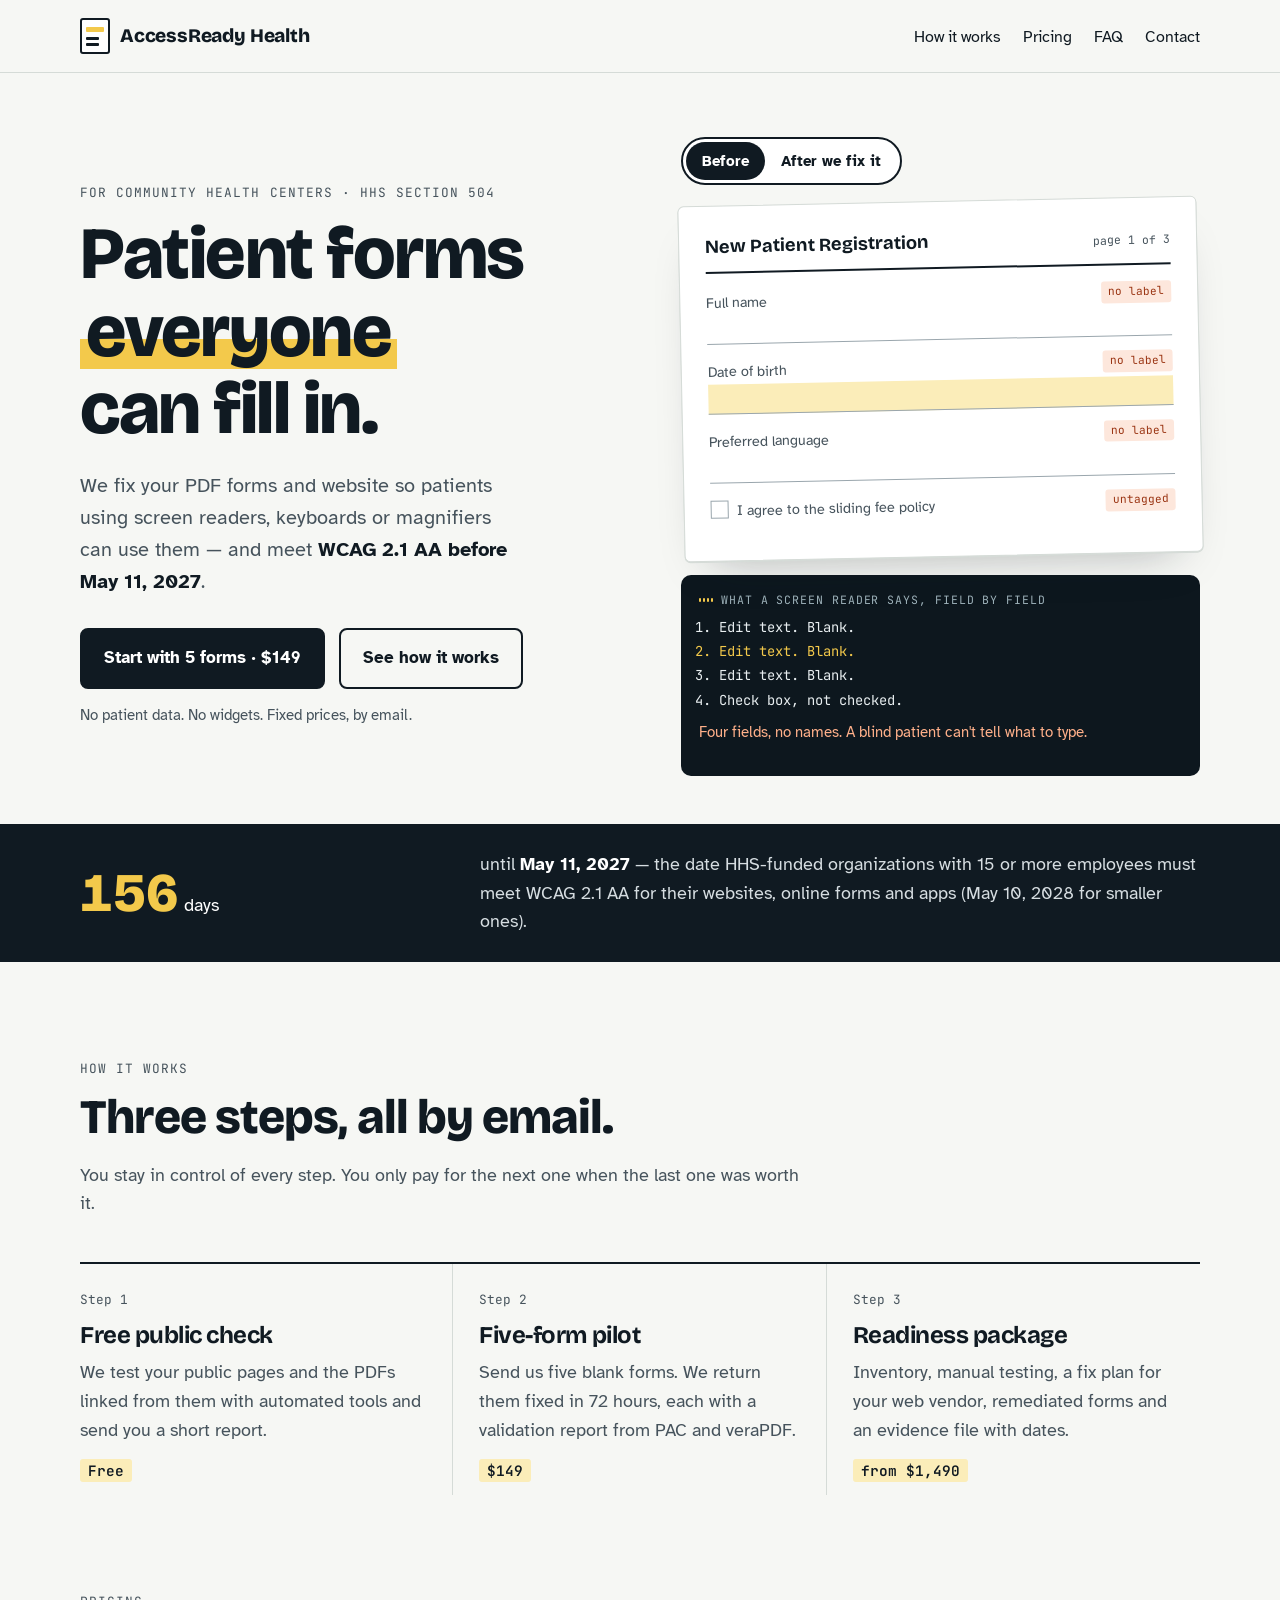
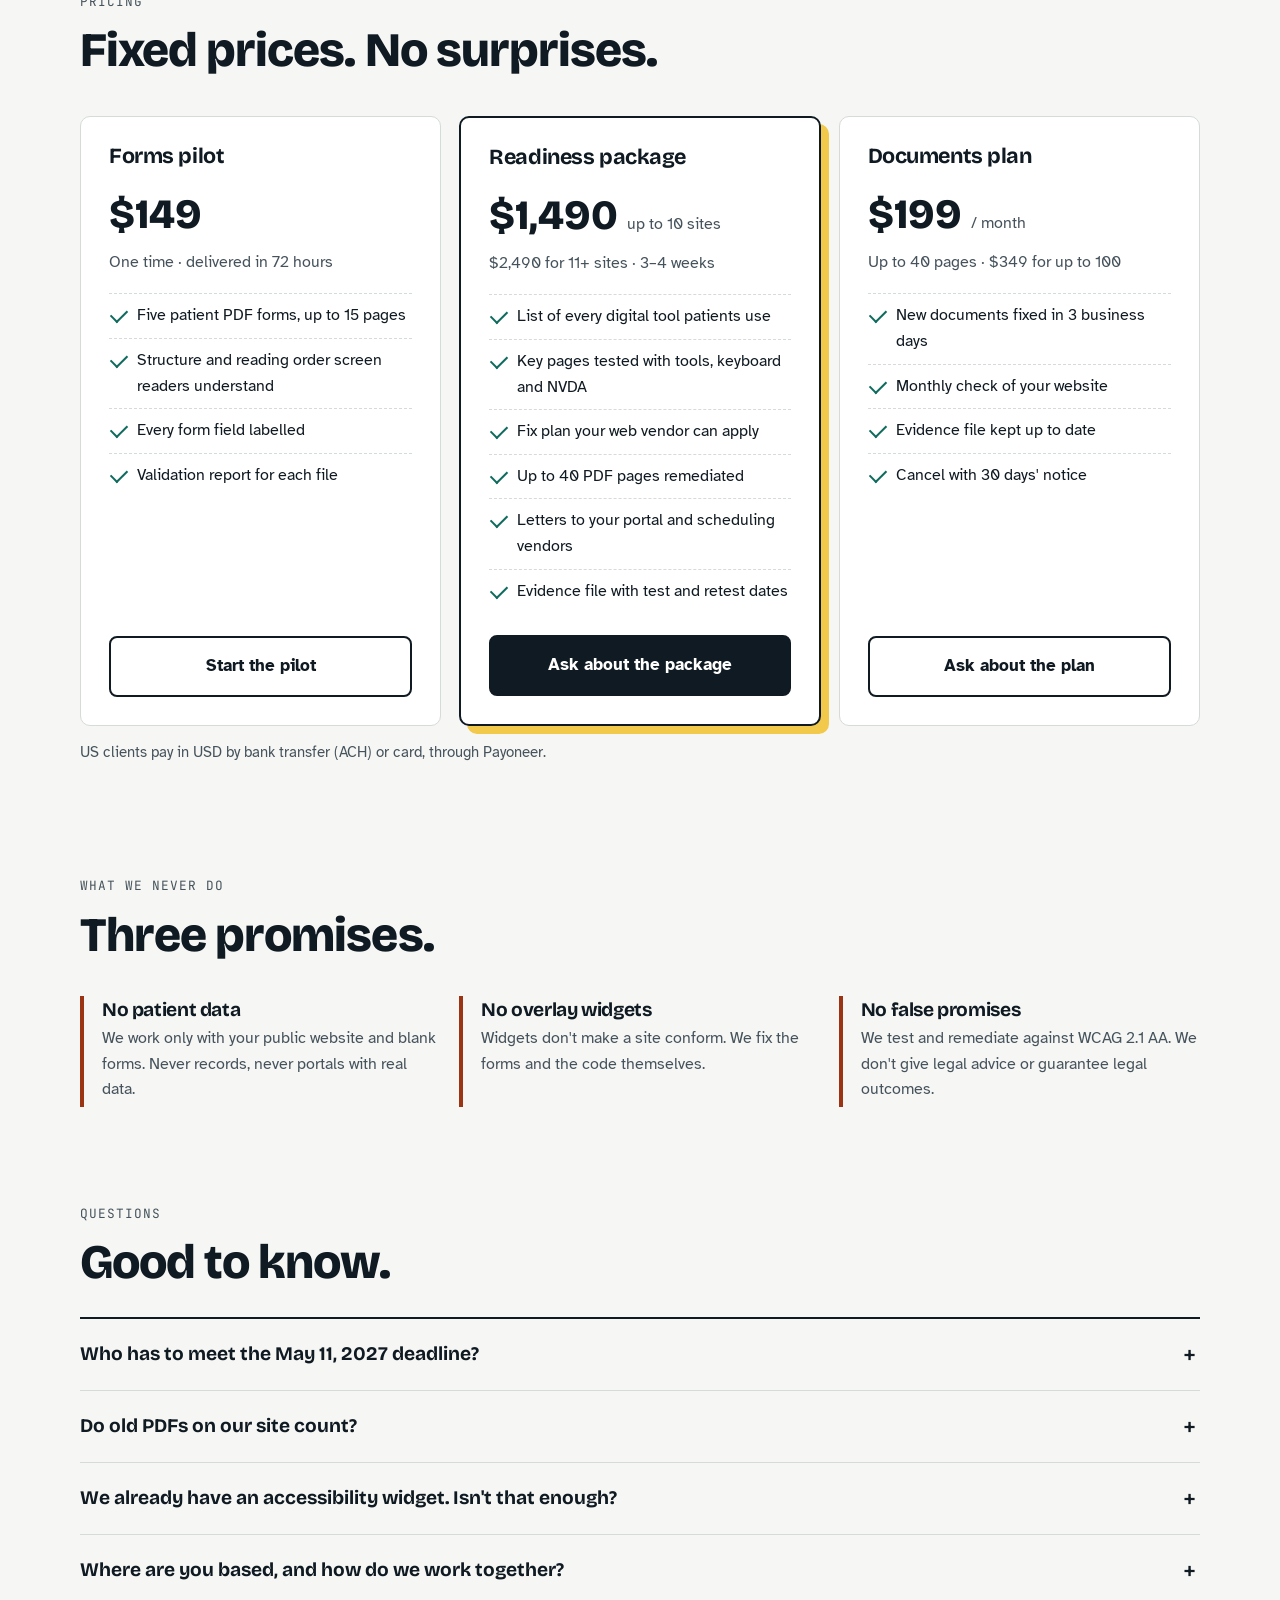
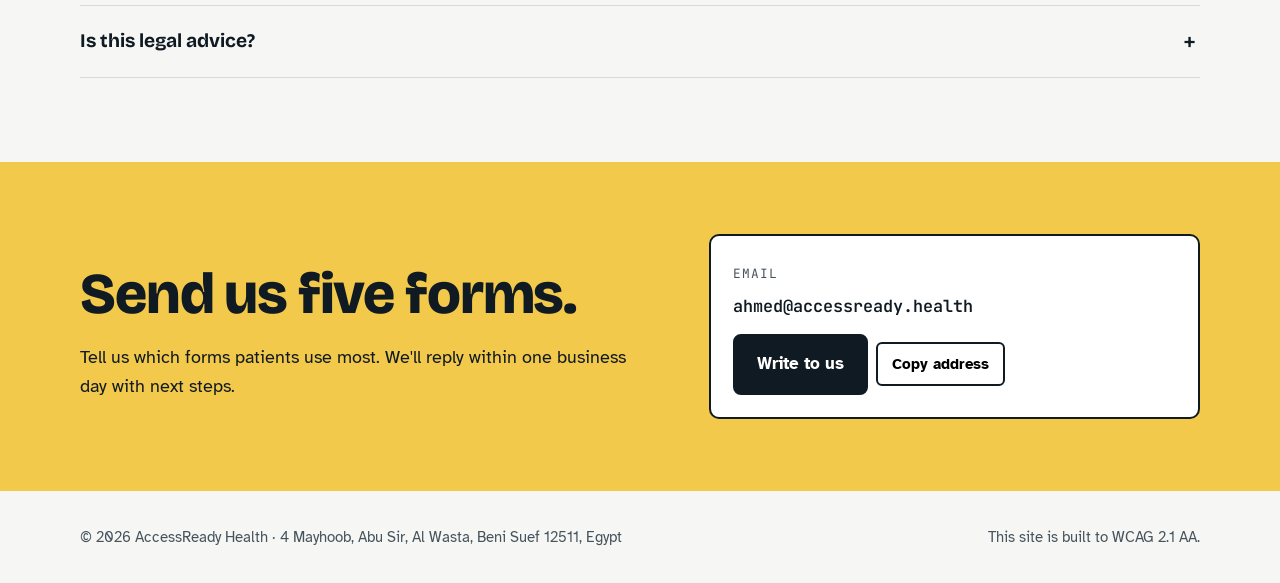
==== index.html @ dbf13a35 "Add files via upload" ====
<!doctype html>
<html lang="en">
<head>
<meta charset="utf-8">
<meta name="viewport" content="width=device-width, initial-scale=1">
<title>AccessReady Health — Accessible patient forms for health centers</title>
<meta name="description" content="We make community health centers' PDF forms and websites meet WCAG 2.1 AA before the HHS Section 504 deadline of May 11, 2027. Start with five forms for $149.">
<link rel="preconnect" href="https://fonts.googleapis.com">
<link rel="preconnect" href="https://fonts.gstatic.com" crossorigin>
<link rel="stylesheet" href="https://fonts.googleapis.com/css2?family=Atkinson+Hyperlegible:ital,wght@0,400;0,700;1,400&family=Bricolage+Grotesque:opsz,wght@12..96,500;12..96,700;12..96,800&family=JetBrains+Mono:wght@400;600&display=swap">
<style>
  /* Concept: a proofreader's desk. Patient forms are marked up the way an editor marks copy —
     highlighter for fields, mono tags for structure — and the page shows what a screen reader says. */
  :root {
    --paper: #f6f7f4;
    --sheet: #ffffff;
    --ink: #101a22;
    --ink-soft: #46535c;
    --rule: #d5dbd7;
    --mark: #f3c94b;      /* highlighter */
    --mark-soft: #fbedb9;
    --pen: #9a3412;       /* editor's red pen, used for "before" */
    --go: #0f6b5e;        /* remediated */
    --go-soft: #dcefe9;
    --night: #0d171e;
    --display: "Bricolage Grotesque", "Segoe UI", system-ui, sans-serif;
    --body: "Atkinson Hyperlegible", "Segoe UI", system-ui, sans-serif;
    --mono: "JetBrains Mono", ui-monospace, Consolas, monospace;
  }
  * { box-sizing: border-box; }
  html { scroll-behavior: smooth; }
  @media (prefers-reduced-motion: reduce) { html { scroll-behavior: auto; } *, *::before, *::after { animation: none !important; transition: none !important; } }
  body { margin: 0; background: var(--paper); color: var(--ink); font-family: var(--body); font-size: 1.125rem; line-height: 1.6; }
  a { color: inherit; }
  :focus-visible { outline: 3px solid var(--ink); outline-offset: 3px; border-radius: 4px; }
  .wrap { max-width: 1160px; margin: 0 auto; padding-left: max(20px, env(safe-area-inset-left)); padding-right: max(20px, env(safe-area-inset-right)); }
  .skip { position: absolute; left: 12px; top: -60px; background: var(--ink); color: #fff; padding: 10px 16px; border-radius: 6px; z-index: 10; text-decoration: none; }
  .skip:focus { top: 12px; }
  h1, h2, h3 { font-family: var(--display); line-height: 1.05; letter-spacing: -0.02em; text-wrap: balance; margin: 0; }
  .eyebrow { font-family: var(--mono); font-size: .8rem; letter-spacing: .08em; text-transform: uppercase; color: var(--ink-soft); }

  /* header */
  header.top { border-bottom: 1px solid var(--rule); background: var(--paper); }
  header.top .wrap { display: flex; align-items: center; justify-content: space-between; gap: 16px; padding-block: 18px; flex-wrap: wrap; }
  .brand { display: flex; align-items: center; gap: 10px; text-decoration: none; font-family: var(--display); font-weight: 800; font-size: 1.2rem; letter-spacing: -0.01em; }
  .brand-mark { width: 30px; height: 36px; border: 2.5px solid var(--ink); border-radius: 3px; position: relative; background: var(--sheet); flex: none; }
  .brand-mark::before, .brand-mark::after { content: ""; position: absolute; left: 4px; right: 4px; height: 5px; border-radius: 1px; }
  .brand-mark::before { top: 7px; background: var(--mark); }
  .brand-mark::after { top: 17px; background: var(--ink); height: 2.5px; box-shadow: 0 6px 0 var(--ink); right: 9px; }
  nav.top-nav ul { display: flex; gap: 22px; list-style: none; margin: 0; padding: 0; flex-wrap: wrap; }
  nav.top-nav a { text-decoration: none; font-size: 1rem; }
  nav.top-nav a:hover { text-decoration: underline; text-underline-offset: 4px; }

  /* hero */
  .hero { padding-block: 64px 48px; }
  .hero .wrap { display: grid; grid-template-columns: 1.05fr 1fr; gap: 56px; align-items: center; }
  .hero h1 { font-size: clamp(2.6rem, 6vw, 4.6rem); font-weight: 800; }
  .hero h1 .hl { background: linear-gradient(transparent 58%, var(--mark) 58%, var(--mark) 92%, transparent 92%); padding: 0 .08em; }
  .lede { font-size: 1.25rem; color: var(--ink-soft); max-width: 34ch; margin: 22px 0 30px; }
  .lede strong { color: var(--ink); }
  .cta-row { display: flex; gap: 14px; flex-wrap: wrap; align-items: center; }
  .btn { display: inline-flex; align-items: center; gap: 10px; padding: 15px 22px; border-radius: 8px; font-weight: 700; text-decoration: none; font-size: 1.05rem; border: 2px solid var(--ink); }
  .btn-primary { background: var(--ink); color: #fff; }
  .btn-primary:hover { background: #22323d; }
  .btn-ghost { background: transparent; }
  .btn-ghost:hover { background: var(--sheet); }
  .small-note { font-size: .95rem; color: var(--ink-soft); margin-top: 14px; }

  /* the form demo */
  .desk { position: relative; }
  .sheet { background: var(--sheet); border: 1px solid var(--rule); border-radius: 6px; box-shadow: 0 1px 0 var(--rule), 0 24px 48px -28px rgba(16,26,34,.35); padding: 26px 26px 22px; transform: rotate(-1.2deg); }
  .sheet-head { display: flex; justify-content: space-between; align-items: baseline; border-bottom: 2px solid var(--ink); padding-bottom: 10px; margin-bottom: 18px; gap: 10px; }
  .sheet-head b { font-family: var(--display); font-size: 1.15rem; }
  .sheet-head span { font-family: var(--mono); font-size: .72rem; color: var(--ink-soft); }
  .field { position: relative; margin-bottom: 16px; }
  .field .label { font-size: .9rem; color: var(--ink-soft); }
  .field .line { height: 30px; border-bottom: 1.5px solid #9aa6ad; }
  .field .box { display: inline-block; width: 18px; height: 18px; border: 1.5px solid #9aa6ad; vertical-align: -3px; margin-right: 8px; }
  .tag { position: absolute; right: 0; top: -2px; font-family: var(--mono); font-size: .7rem; padding: 2px 7px; border-radius: 3px; white-space: nowrap; }
  .demo[data-state="before"] .tag { background: #fde7dc; color: var(--pen); }
  .demo[data-state="after"] .tag { background: var(--go-soft); color: var(--go); }
  .demo[data-state="after"] .field .line, .demo[data-state="after"] .field .box { border-color: var(--go); }
  .demo[data-state="after"] .field.focus .line { background: var(--mark-soft); }
  .field.focus .line, .field.focus .box { background: var(--mark-soft); }
  .toggle { display: inline-flex; border: 2px solid var(--ink); border-radius: 999px; padding: 3px; background: var(--sheet); margin-bottom: 16px; }
  .toggle button { font: inherit; font-size: .95rem; font-weight: 700; border: 0; background: transparent; color: var(--ink); padding: 7px 16px; border-radius: 999px; cursor: pointer; }
  .toggle button[aria-pressed="true"] { background: var(--ink); color: #fff; }
  .voice { margin-top: 18px; background: var(--night); color: #e8eef0; border-radius: 10px; padding: 16px 18px; font-family: var(--mono); font-size: .86rem; line-height: 1.55; }
  .voice .who { color: #9fb3bb; font-size: .72rem; letter-spacing: .08em; text-transform: uppercase; display: flex; align-items: center; gap: 8px; margin-bottom: 8px; }
  .wave { display: inline-flex; gap: 2px; align-items: center; height: 12px; }
  .wave i { width: 2px; background: var(--mark); height: 4px; border-radius: 1px; animation: talk 1s ease-in-out infinite; }
  .wave i:nth-child(2) { animation-delay: .15s } .wave i:nth-child(3) { animation-delay: .3s } .wave i:nth-child(4) { animation-delay: .45s }
  @keyframes talk { 50% { height: 12px; } }
  .voice ol { margin: 0; padding-left: 20px; }
  .voice li { margin-bottom: 3px; }
  .voice li.now { color: var(--mark); }
  .demo[data-state="before"] .voice .verdict { color: #ffb08a; }
  .demo[data-state="after"] .voice .verdict { color: #8ee0c8; }
  .verdict { margin-top: 10px; font-family: var(--body); font-size: .95rem; }

  /* countdown band */
  .band { background: var(--ink); color: #fff; }
  .band .wrap { display: flex; align-items: center; justify-content: space-between; gap: 24px; padding-block: 26px; flex-wrap: wrap; }
  .days { font-family: var(--display); font-weight: 800; font-size: clamp(2.4rem, 5vw, 3.4rem); color: var(--mark); line-height: 1; font-variant-numeric: tabular-nums; }
  .band p { margin: 0; max-width: 60ch; color: #d6dde1; }
  .band p strong { color: #fff; }

  section.block { padding-block: 84px; }
  section.block h2 { font-size: clamp(2rem, 4vw, 3rem); font-weight: 800; margin: 10px 0 18px; }
  .intro { color: var(--ink-soft); max-width: 60ch; }

  /* steps */
  .steps { display: grid; grid-template-columns: repeat(3, 1fr); gap: 0; margin-top: 44px; border-top: 2px solid var(--ink); }
  .step { padding: 26px 26px 10px 0; border-right: 1px solid var(--rule); }
  .step + .step { padding-left: 26px; }
  .step:last-child { border-right: 0; }
  .step .n { font-family: var(--mono); font-size: .8rem; color: var(--ink-soft); }
  .step h3 { font-size: 1.5rem; margin: 10px 0 10px; }
  .step p { color: var(--ink-soft); margin: 0 0 12px; }
  .step .price { font-family: var(--mono); font-weight: 600; font-size: .9rem; background: var(--mark-soft); padding: 2px 8px; border-radius: 3px; }

  /* pricing */
  .plans { display: grid; grid-template-columns: repeat(3, 1fr); gap: 18px; margin-top: 40px; }
  .plan { background: var(--sheet); border: 1px solid var(--rule); border-radius: 10px; padding: 28px; display: flex; flex-direction: column; min-width: 0; }
  .plan.featured { border: 2px solid var(--ink); box-shadow: 8px 8px 0 var(--mark); }
  .plan h3 { font-size: 1.35rem; }
  .plan .amount { font-family: var(--display); font-weight: 800; font-size: 2.6rem; margin: 14px 0 2px; }
  .plan .amount small { font-family: var(--body); font-weight: 400; font-size: 1rem; color: var(--ink-soft); }
  .plan .for { color: var(--ink-soft); font-size: 1rem; margin: 0 0 18px; }
  .plan ul { list-style: none; padding: 0; margin: 0 0 22px; flex: 1; }
  .plan li { padding: 9px 0 9px 28px; border-top: 1px dashed var(--rule); position: relative; font-size: 1rem; }
  .plan li::before { content: ""; position: absolute; left: 2px; top: 15px; width: 14px; height: 8px; border-left: 2.5px solid var(--go); border-bottom: 2.5px solid var(--go); transform: rotate(-45deg); }
  .plan .btn { justify-content: center; }

  /* never */
  .never { display: grid; grid-template-columns: repeat(3, 1fr); gap: 18px; margin-top: 36px; }
  .never div { border-left: 4px solid var(--pen); padding: 4px 0 4px 18px; }
  .never h3 { font-size: 1.2rem; margin-bottom: 6px; }
  .never p { color: var(--ink-soft); margin: 0; font-size: 1rem; }

  /* faq */
  .faq { margin-top: 30px; border-top: 2px solid var(--ink); }
  .faq details { border-bottom: 1px solid var(--rule); }
  .faq summary { cursor: pointer; padding: 20px 40px 20px 0; font-family: var(--display); font-weight: 700; font-size: 1.2rem; list-style: none; position: relative; }
  .faq summary::-webkit-details-marker { display: none; }
  .faq summary::after { content: "+"; position: absolute; right: 4px; top: 16px; font-size: 1.6rem; font-weight: 500; }
  .faq details[open] summary::after { content: "–"; }
  .faq details p { margin: 0 0 22px; color: var(--ink-soft); max-width: 70ch; }

  /* contact */
  .contact { background: var(--mark); }
  .contact .wrap { padding-block: 72px; display: grid; grid-template-columns: 1.2fr 1fr; gap: 40px; align-items: end; }
  .contact h2 { font-size: clamp(2.2rem, 5vw, 3.6rem); font-weight: 800; }
  .contact p { max-width: 46ch; }
  .mailbox { background: var(--sheet); border: 2px solid var(--ink); border-radius: 10px; padding: 22px; min-width: 0; }
  .mailbox .addr { font-family: var(--mono); font-size: 1.05rem; font-weight: 600; overflow-wrap: anywhere; display: block; margin: 6px 0 14px; }
  .copy { font: inherit; font-size: .95rem; font-weight: 700; border: 2px solid var(--ink); background: var(--sheet); border-radius: 6px; padding: 8px 14px; cursor: pointer; margin-left: 8px; }

  footer { padding-block: 34px; font-size: .95rem; color: var(--ink-soft); }
  footer .wrap { display: flex; justify-content: space-between; gap: 20px; flex-wrap: wrap; }

  @media (max-width: 900px) {
    .hero .wrap, .contact .wrap { grid-template-columns: 1fr; }
    .steps, .plans, .never { grid-template-columns: 1fr; }
    .step, .step + .step { padding: 22px 0 8px; border-right: 0; border-bottom: 1px solid var(--rule); }
    .sheet { transform: none; }
  }
</style>
</head>
<body>
<a class="skip" href="#main">Skip to main content</a>

<header class="top">
  <div class="wrap">
    <a class="brand" href="#top" aria-label="AccessReady Health, home"><span class="brand-mark" aria-hidden="true"></span>AccessReady Health</a>
    <nav class="top-nav" aria-label="Main">
      <ul>
        <li><a href="#how">How it works</a></li>
        <li><a href="#pricing">Pricing</a></li>
        <li><a href="#faq">FAQ</a></li>
        <li><a href="#contact">Contact</a></li>
      </ul>
    </nav>
  </div>
</header>

<main id="main">
  <section class="hero" id="top">
    <div class="wrap">
      <div>
        <p class="eyebrow">For community health centers · HHS Section 504</p>
        <h1>Patient forms <span class="hl">everyone</span> can fill in.</h1>
        <p class="lede">We fix your PDF forms and website so patients using screen readers, keyboards or magnifiers can use them — and meet <strong>WCAG 2.1 AA before May 11, 2027</strong>.</p>
        <div class="cta-row">
          <a class="btn btn-primary" href="mailto:ahmed@accessready.health?subject=Five-form%20pilot">Start with 5 forms · $149</a>
          <a class="btn btn-ghost" href="#how">See how it works</a>
        </div>
        <p class="small-note">No patient data. No widgets. Fixed prices, by email.</p>
      </div>

      <div class="desk">
        <div class="demo" id="demo" data-state="before">
          <div class="toggle" role="group" aria-label="Show the form before or after remediation">
            <button type="button" data-set="before" aria-pressed="true">Before</button>
            <button type="button" data-set="after" aria-pressed="false">After we fix it</button>
          </div>
          <div class="sheet" aria-hidden="true">
            <div class="sheet-head"><b>New Patient Registration</b><span>page 1 of 3</span></div>
            <div class="field" data-i="0"><div class="label">Full name</div><div class="line"></div><span class="tag" data-before="no label" data-after="&lt;Form&gt; Full name, required">no label</span></div>
            <div class="field" data-i="1"><div class="label">Date of birth</div><div class="line"></div><span class="tag" data-before="no label" data-after="&lt;Form&gt; MM/DD/YYYY">no label</span></div>
            <div class="field" data-i="2"><div class="label">Preferred language</div><div class="line"></div><span class="tag" data-before="no label" data-after="&lt;Form&gt; Preferred language">no label</span></div>
            <div class="field" data-i="3"><div class="label"><span class="box"></span>I agree to the sliding fee policy</div><span class="tag" data-before="untagged" data-after="&lt;Form&gt; checkbox">untagged</span></div>
          </div>
          <div class="voice">
            <div class="who"><span class="wave" aria-hidden="true"><i></i><i></i><i></i><i></i></span>What a screen reader says, field by field</div>
            <ol id="voice-list"></ol>
            <p class="verdict" id="verdict" aria-live="polite"></p>
          </div>
        </div>
      </div>
    </div>
  </section>

  <div class="band" role="region" aria-label="Deadline">
    <div class="wrap">
      <div><span class="days" id="days">192</span> <span>days</span></div>
      <p>until <strong>May 11, 2027</strong> — the date HHS-funded organizations with 15 or more employees must meet WCAG 2.1 AA for their websites, online forms and apps (May 10, 2028 for smaller ones).</p>
    </div>
  </div>

  <section class="block" id="how" aria-labelledby="how-title">
    <div class="wrap">
      <p class="eyebrow">How it works</p>
      <h2 id="how-title">Three steps, all by email.</h2>
      <p class="intro">You stay in control of every step. You only pay for the next one when the last one was worth it.</p>
      <div class="steps">
        <div class="step">
          <p class="n">Step 1</p>
          <h3>Free public check</h3>
          <p>We test your public pages and the PDFs linked from them with automated tools and send you a short report.</p>
          <span class="price">Free</span>
        </div>
        <div class="step">
          <p class="n">Step 2</p>
          <h3>Five-form pilot</h3>
          <p>Send us five blank forms. We return them fixed in 72 hours, each with a validation report from PAC and veraPDF.</p>
          <span class="price">$149</span>
        </div>
        <div class="step">
          <p class="n">Step 3</p>
          <h3>Readiness package</h3>
          <p>Inventory, manual testing, a fix plan for your web vendor, remediated forms and an evidence file with dates.</p>
          <span class="price">from $1,490</span>
        </div>
      </div>
    </div>
  </section>

  <section class="block" id="pricing" aria-labelledby="pricing-title" style="padding-top:0">
    <div class="wrap">
      <p class="eyebrow">Pricing</p>
      <h2 id="pricing-title">Fixed prices. No surprises.</h2>
      <div class="plans">
        <div class="plan">
          <h3>Forms pilot</h3>
          <p class="amount">$149</p>
          <p class="for">One time · delivered in 72 hours</p>
          <ul>
            <li>Five patient PDF forms, up to 15 pages</li>
            <li>Structure and reading order screen readers understand</li>
            <li>Every form field labelled</li>
            <li>Validation report for each file</li>
          </ul>
          <a class="btn btn-ghost" href="mailto:ahmed@accessready.health?subject=Five-form%20pilot">Start the pilot</a>
        </div>
        <div class="plan featured">
          <h3>Readiness package</h3>
          <p class="amount">$1,490 <small>up to 10 sites</small></p>
          <p class="for">$2,490 for 11+ sites · 3–4 weeks</p>
          <ul>
            <li>List of every digital tool patients use</li>
            <li>Key pages tested with tools, keyboard and NVDA</li>
            <li>Fix plan your web vendor can apply</li>
            <li>Up to 40 PDF pages remediated</li>
            <li>Letters to your portal and scheduling vendors</li>
            <li>Evidence file with test and retest dates</li>
          </ul>
          <a class="btn btn-primary" href="mailto:ahmed@accessready.health?subject=Readiness%20package">Ask about the package</a>
        </div>
        <div class="plan">
          <h3>Documents plan</h3>
          <p class="amount">$199 <small>/ month</small></p>
          <p class="for">Up to 40 pages · $349 for up to 100</p>
          <ul>
            <li>New documents fixed in 3 business days</li>
            <li>Monthly check of your website</li>
            <li>Evidence file kept up to date</li>
            <li>Cancel with 30 days' notice</li>
          </ul>
          <a class="btn btn-ghost" href="mailto:ahmed@accessready.health?subject=Documents%20plan">Ask about the plan</a>
        </div>
      </div>
      <p class="small-note">US clients pay in USD by bank transfer (ACH) or card, through Payoneer.</p>
    </div>
  </section>

  <section class="block" aria-labelledby="never-title" style="padding-top:0">
    <div class="wrap">
      <p class="eyebrow">What we never do</p>
      <h2 id="never-title">Three promises.</h2>
      <div class="never">
        <div><h3>No patient data</h3><p>We work only with your public website and blank forms. Never records, never portals with real data.</p></div>
        <div><h3>No overlay widgets</h3><p>Widgets don't make a site conform. We fix the forms and the code themselves.</p></div>
        <div><h3>No false promises</h3><p>We test and remediate against WCAG 2.1 AA. We don't give legal advice or guarantee legal outcomes.</p></div>
      </div>
    </div>
  </section>

  <section class="block" id="faq" aria-labelledby="faq-title" style="padding-top:0">
    <div class="wrap">
      <p class="eyebrow">Questions</p>
      <h2 id="faq-title">Good to know.</h2>
      <div class="faq">
        <details><summary>Who has to meet the May 11, 2027 deadline?</summary><p>Under HHS's 2024 Section 504 rule, organizations that receive HHS funding — including community health centers — must make their web content and mobile apps conform to WCAG 2.1 AA. An interim final rule in May 2026 moved the date to May 11, 2027 for organizations with 15 or more employees, and May 10, 2028 for smaller ones.</p></details>
        <details><summary>Do old PDFs on our site count?</summary><p>The rule has an exception for documents posted before the deadline, but not for documents people still use to get your services — such as registration, consent and sliding fee forms. Those are usually the first ones to fix.</p></details>
        <details><summary>We already have an accessibility widget. Isn't that enough?</summary><p>No. Overlay widgets don't fix the underlying code or your PDFs. In 2025 the FTC ordered one widget company to pay $1 million and stop claiming its tool makes websites compliant.</p></details>
        <details><summary>Where are you based, and how do we work together?</summary><p>We're a small specialist team based in Egypt, working remotely with US health centers. Everything happens by email, so every decision is documented for your compliance file.</p></details>
        <details><summary>Is this legal advice?</summary><p>No. We provide technical testing and remediation against WCAG 2.1 AA. Please ask your counsel about legal questions.</p></details>
      </div>
    </div>
  </section>

  <section class="contact" id="contact" aria-labelledby="contact-title">
    <div class="wrap">
      <div>
        <h2 id="contact-title">Send us five forms.</h2>
        <p>Tell us which forms patients use most. We'll reply within one business day with next steps.</p>
      </div>
      <div class="mailbox">
        <span class="eyebrow">Email</span>
        <span class="addr" id="addr">ahmed@accessready.health</span>
        <a class="btn btn-primary" href="mailto:ahmed@accessready.health">Write to us</a><button type="button" class="copy" id="copy">Copy address</button>
      </div>
    </div>
  </section>
</main>

<footer>
  <div class="wrap">
    <span>© 2026 AccessReady Health · 4 Mayhoob, Abu Sir, Al Wasta, Beni Suef 12511, Egypt</span>
    <span>This site is built to WCAG 2.1 AA.</span>
  </div>
</footer>

<script>
  (function () {
    var lines = {
      before: ["Edit text. Blank.", "Edit text. Blank.", "Edit text. Blank.", "Check box, not checked."],
      after: ["Full name, required, edit text.", "Date of birth, MM slash DD slash YYYY, edit text.", "Preferred language, edit text.", "I agree to the sliding fee policy, check box, not checked."]
    };
    var verdicts = {
      before: "Four fields, no names. A blind patient can't tell what to type.",
      after: "Every field announces what it is. The patient can finish alone."
    };
    var demo = document.getElementById("demo");
    var list = document.getElementById("voice-list");
    var verdict = document.getElementById("verdict");
    var fields = demo.querySelectorAll(".field");
    var timer = null, step = 0;

    function render(state) {
      demo.setAttribute("data-state", state);
      demo.querySelectorAll(".toggle button").forEach(function (b) { b.setAttribute("aria-pressed", String(b.dataset.set === state)); });
      demo.querySelectorAll(".tag").forEach(function (t) { t.textContent = t.getAttribute("data-" + state); });
      list.innerHTML = lines[state].map(function (l) { return "<li>" + l + "</li>"; }).join("");
      verdict.textContent = verdicts[state];
      step = 0;
    }
    function tick() {
      fields.forEach(function (f, i) { f.classList.toggle("focus", i === step); });
      list.querySelectorAll("li").forEach(function (li, i) { li.classList.toggle("now", i === step); });
      step = (step + 1) % fields.length;
    }
    demo.querySelectorAll(".toggle button").forEach(function (b) {
      b.addEventListener("click", function () { render(b.dataset.set); tick(); });
    });
    render("before");
    tick();
    if (!window.matchMedia("(prefers-reduced-motion: reduce)").matches) timer = setInterval(tick, 1800);

    var deadline = Date.UTC(2027, 4, 11);
    var days = Math.max(0, Math.ceil((deadline - Date.now()) / 86400000));
    document.getElementById("days").textContent = days;

    document.getElementById("copy").addEventListener("click", function () {
      var btn = this;
      var done = function () { btn.textContent = "Copied"; setTimeout(function () { btn.textContent = "Copy address"; }, 2000); };
      if (navigator.clipboard) navigator.clipboard.writeText("ahmed@accessready.health").then(done, function () {});
    });
  })();
</script>
</body>
</html>
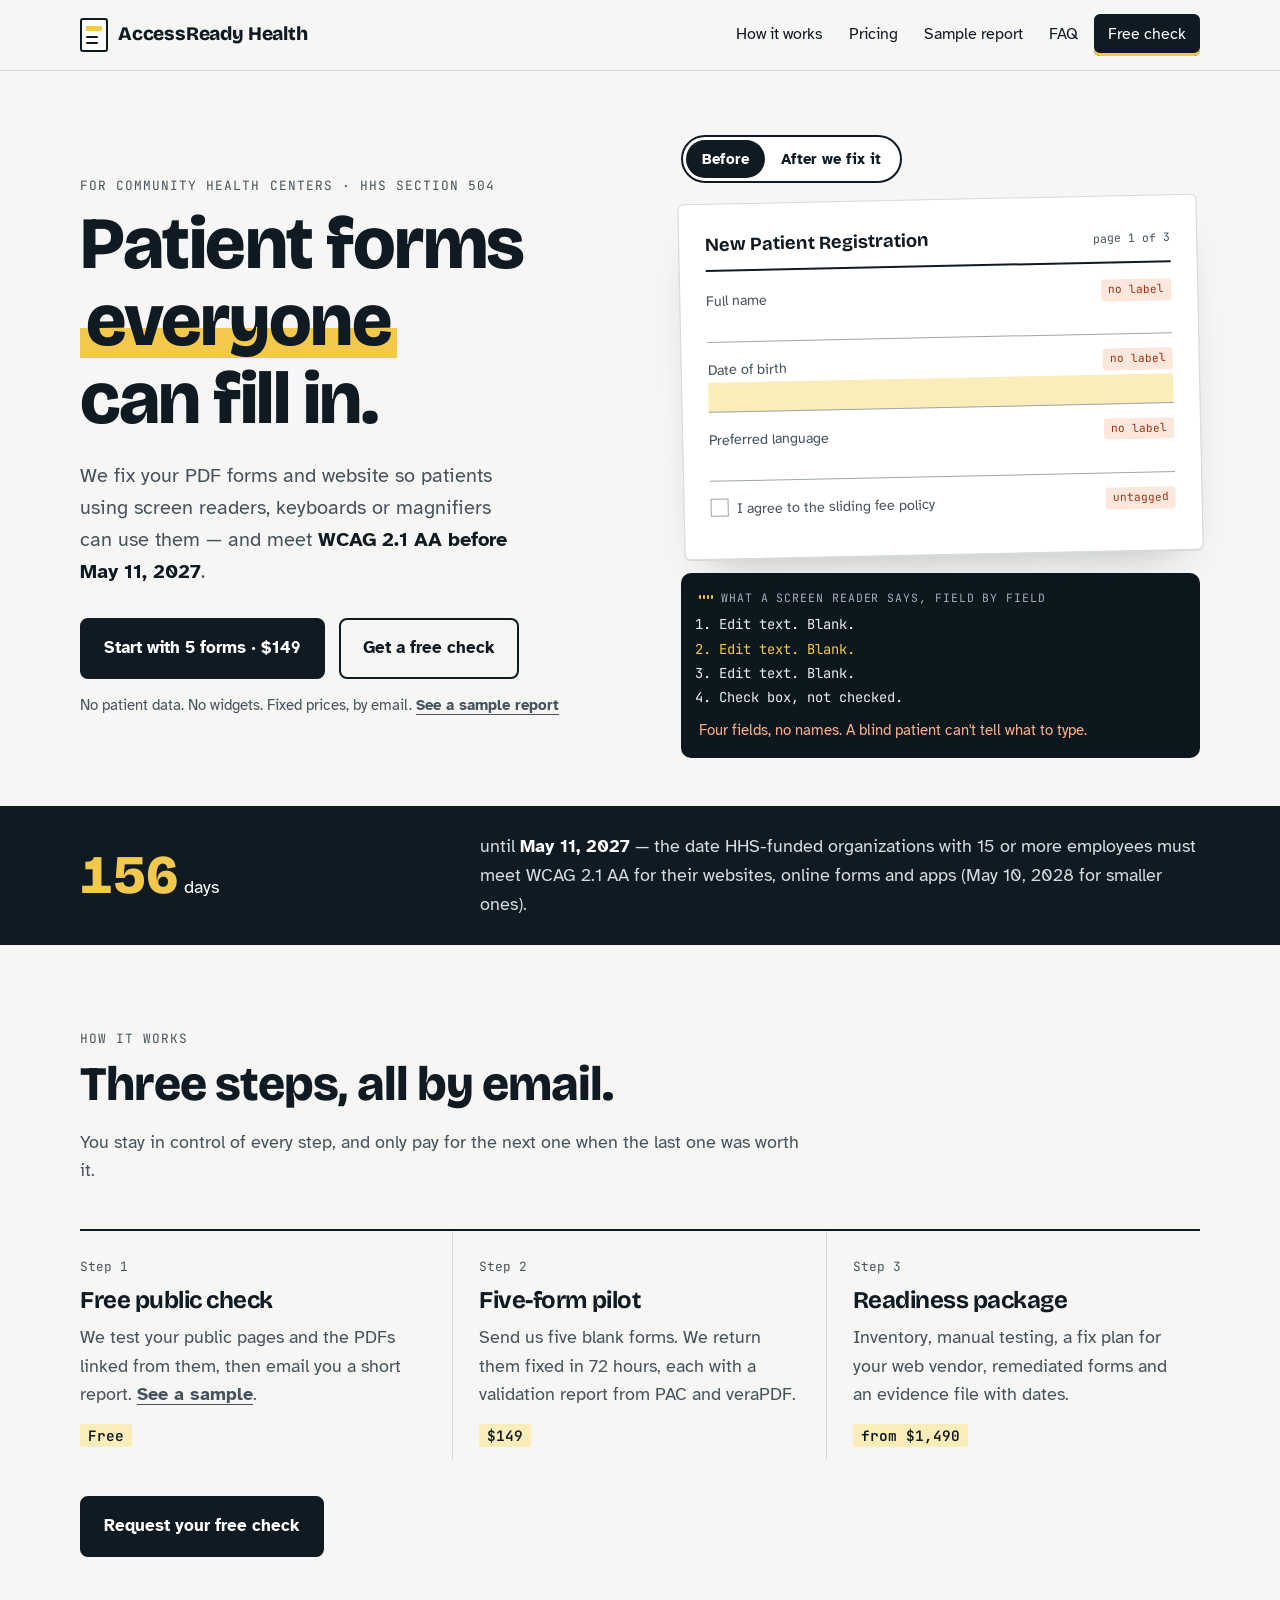
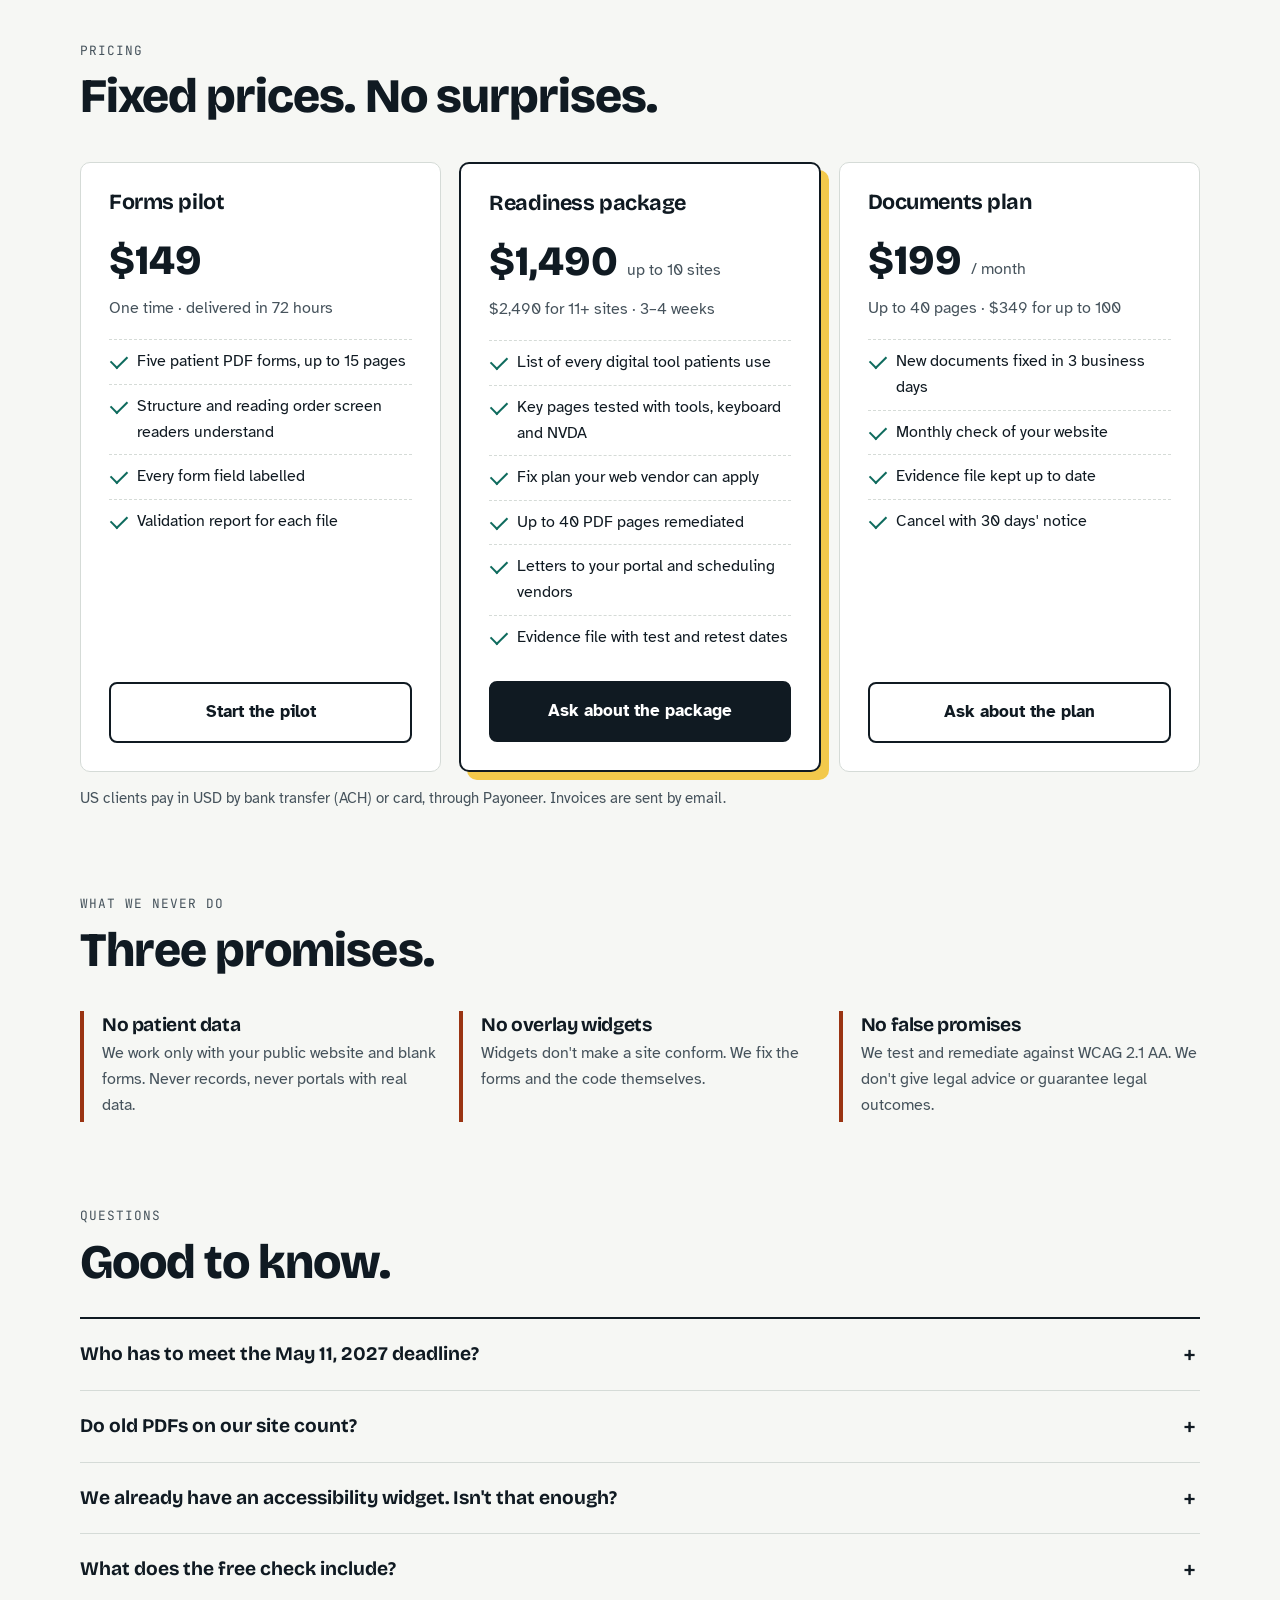
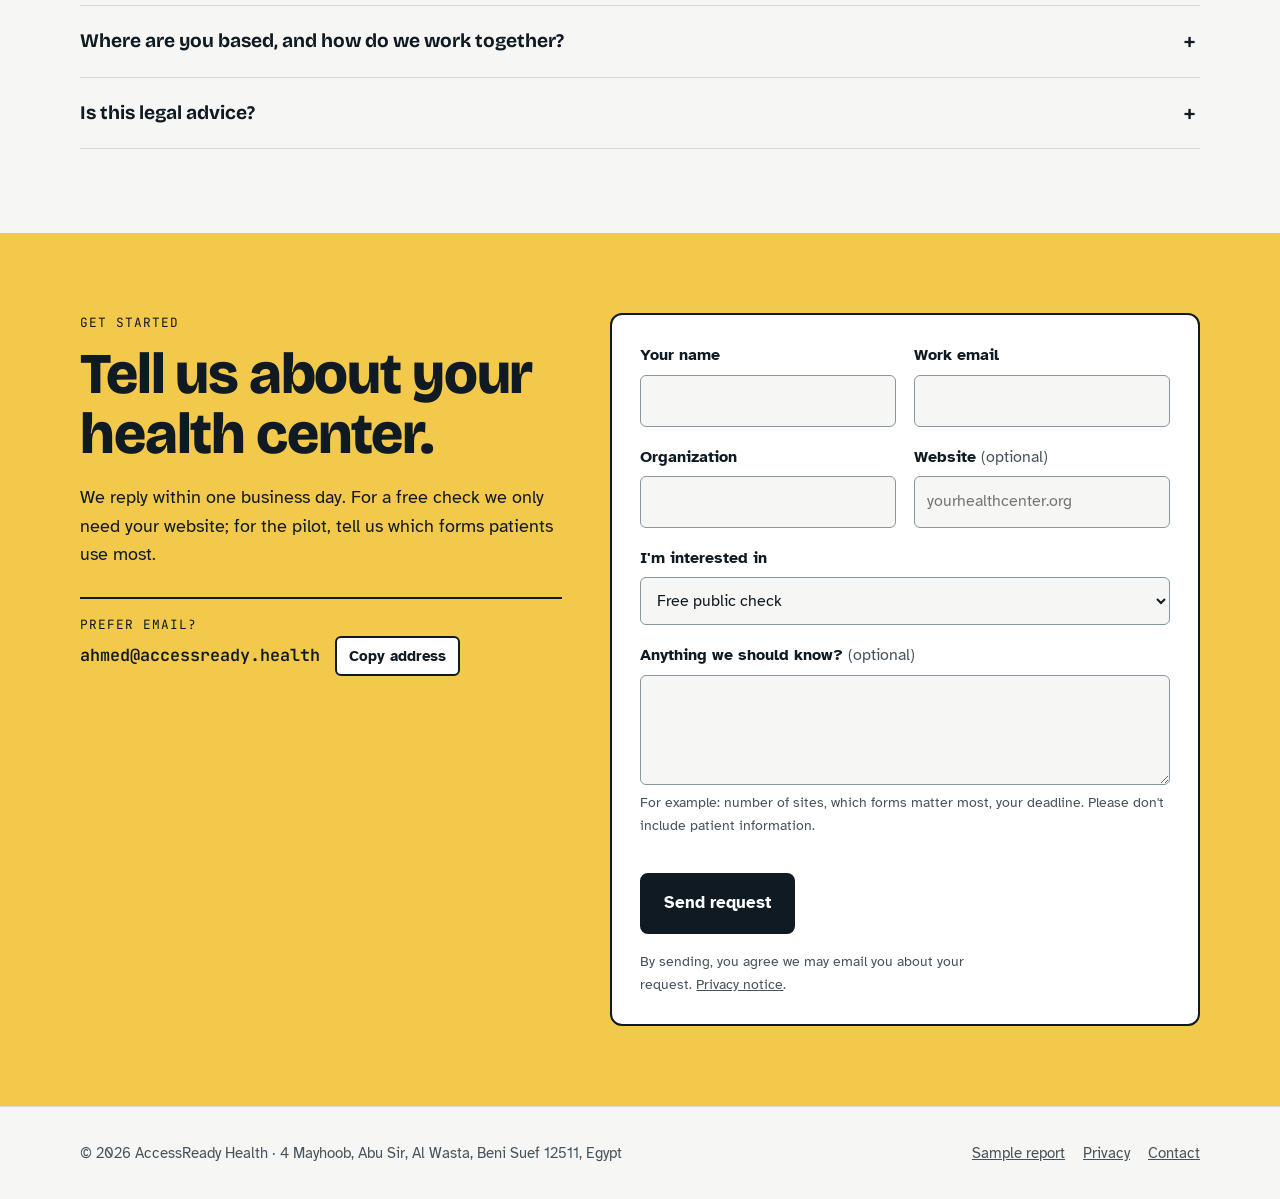
==== commit ef1b26c2: "Add files via upload" ====
--- a/index.html
+++ b/index.html
@@ -5,180 +5,25 @@
 <meta name="viewport" content="width=device-width, initial-scale=1">
 <title>AccessReady Health — Accessible patient forms for health centers</title>
 <meta name="description" content="We make community health centers' PDF forms and websites meet WCAG 2.1 AA before the HHS Section 504 deadline of May 11, 2027. Start with five forms for $149.">
+<link rel="icon" href="favicon.svg" type="image/svg+xml">
 <link rel="preconnect" href="https://fonts.googleapis.com">
 <link rel="preconnect" href="https://fonts.gstatic.com" crossorigin>
 <link rel="stylesheet" href="https://fonts.googleapis.com/css2?family=Atkinson+Hyperlegible:ital,wght@0,400;0,700;1,400&family=Bricolage+Grotesque:opsz,wght@12..96,500;12..96,700;12..96,800&family=JetBrains+Mono:wght@400;600&display=swap">
-<style>
-  /* Concept: a proofreader's desk. Patient forms are marked up the way an editor marks copy —
-     highlighter for fields, mono tags for structure — and the page shows what a screen reader says. */
-  :root {
-    --paper: #f6f7f4;
-    --sheet: #ffffff;
-    --ink: #101a22;
-    --ink-soft: #46535c;
-    --rule: #d5dbd7;
-    --mark: #f3c94b;      /* highlighter */
-    --mark-soft: #fbedb9;
-    --pen: #9a3412;       /* editor's red pen, used for "before" */
-    --go: #0f6b5e;        /* remediated */
-    --go-soft: #dcefe9;
-    --night: #0d171e;
-    --display: "Bricolage Grotesque", "Segoe UI", system-ui, sans-serif;
-    --body: "Atkinson Hyperlegible", "Segoe UI", system-ui, sans-serif;
-    --mono: "JetBrains Mono", ui-monospace, Consolas, monospace;
-  }
-  * { box-sizing: border-box; }
-  html { scroll-behavior: smooth; }
-  @media (prefers-reduced-motion: reduce) { html { scroll-behavior: auto; } *, *::before, *::after { animation: none !important; transition: none !important; } }
-  body { margin: 0; background: var(--paper); color: var(--ink); font-family: var(--body); font-size: 1.125rem; line-height: 1.6; }
-  a { color: inherit; }
-  :focus-visible { outline: 3px solid var(--ink); outline-offset: 3px; border-radius: 4px; }
-  .wrap { max-width: 1160px; margin: 0 auto; padding-left: max(20px, env(safe-area-inset-left)); padding-right: max(20px, env(safe-area-inset-right)); }
-  .skip { position: absolute; left: 12px; top: -60px; background: var(--ink); color: #fff; padding: 10px 16px; border-radius: 6px; z-index: 10; text-decoration: none; }
-  .skip:focus { top: 12px; }
-  h1, h2, h3 { font-family: var(--display); line-height: 1.05; letter-spacing: -0.02em; text-wrap: balance; margin: 0; }
-  .eyebrow { font-family: var(--mono); font-size: .8rem; letter-spacing: .08em; text-transform: uppercase; color: var(--ink-soft); }
-
-  /* header */
-  header.top { border-bottom: 1px solid var(--rule); background: var(--paper); }
-  header.top .wrap { display: flex; align-items: center; justify-content: space-between; gap: 16px; padding-block: 18px; flex-wrap: wrap; }
-  .brand { display: flex; align-items: center; gap: 10px; text-decoration: none; font-family: var(--display); font-weight: 800; font-size: 1.2rem; letter-spacing: -0.01em; }
-  .brand-mark { width: 30px; height: 36px; border: 2.5px solid var(--ink); border-radius: 3px; position: relative; background: var(--sheet); flex: none; }
-  .brand-mark::before, .brand-mark::after { content: ""; position: absolute; left: 4px; right: 4px; height: 5px; border-radius: 1px; }
-  .brand-mark::before { top: 7px; background: var(--mark); }
-  .brand-mark::after { top: 17px; background: var(--ink); height: 2.5px; box-shadow: 0 6px 0 var(--ink); right: 9px; }
-  nav.top-nav ul { display: flex; gap: 22px; list-style: none; margin: 0; padding: 0; flex-wrap: wrap; }
-  nav.top-nav a { text-decoration: none; font-size: 1rem; }
-  nav.top-nav a:hover { text-decoration: underline; text-underline-offset: 4px; }
-
-  /* hero */
-  .hero { padding-block: 64px 48px; }
-  .hero .wrap { display: grid; grid-template-columns: 1.05fr 1fr; gap: 56px; align-items: center; }
-  .hero h1 { font-size: clamp(2.6rem, 6vw, 4.6rem); font-weight: 800; }
-  .hero h1 .hl { background: linear-gradient(transparent 58%, var(--mark) 58%, var(--mark) 92%, transparent 92%); padding: 0 .08em; }
-  .lede { font-size: 1.25rem; color: var(--ink-soft); max-width: 34ch; margin: 22px 0 30px; }
-  .lede strong { color: var(--ink); }
-  .cta-row { display: flex; gap: 14px; flex-wrap: wrap; align-items: center; }
-  .btn { display: inline-flex; align-items: center; gap: 10px; padding: 15px 22px; border-radius: 8px; font-weight: 700; text-decoration: none; font-size: 1.05rem; border: 2px solid var(--ink); }
-  .btn-primary { background: var(--ink); color: #fff; }
-  .btn-primary:hover { background: #22323d; }
-  .btn-ghost { background: transparent; }
-  .btn-ghost:hover { background: var(--sheet); }
-  .small-note { font-size: .95rem; color: var(--ink-soft); margin-top: 14px; }
-
-  /* the form demo */
-  .desk { position: relative; }
-  .sheet { background: var(--sheet); border: 1px solid var(--rule); border-radius: 6px; box-shadow: 0 1px 0 var(--rule), 0 24px 48px -28px rgba(16,26,34,.35); padding: 26px 26px 22px; transform: rotate(-1.2deg); }
-  .sheet-head { display: flex; justify-content: space-between; align-items: baseline; border-bottom: 2px solid var(--ink); padding-bottom: 10px; margin-bottom: 18px; gap: 10px; }
-  .sheet-head b { font-family: var(--display); font-size: 1.15rem; }
-  .sheet-head span { font-family: var(--mono); font-size: .72rem; color: var(--ink-soft); }
-  .field { position: relative; margin-bottom: 16px; }
-  .field .label { font-size: .9rem; color: var(--ink-soft); }
-  .field .line { height: 30px; border-bottom: 1.5px solid #9aa6ad; }
-  .field .box { display: inline-block; width: 18px; height: 18px; border: 1.5px solid #9aa6ad; vertical-align: -3px; margin-right: 8px; }
-  .tag { position: absolute; right: 0; top: -2px; font-family: var(--mono); font-size: .7rem; padding: 2px 7px; border-radius: 3px; white-space: nowrap; }
-  .demo[data-state="before"] .tag { background: #fde7dc; color: var(--pen); }
-  .demo[data-state="after"] .tag { background: var(--go-soft); color: var(--go); }
-  .demo[data-state="after"] .field .line, .demo[data-state="after"] .field .box { border-color: var(--go); }
-  .demo[data-state="after"] .field.focus .line { background: var(--mark-soft); }
-  .field.focus .line, .field.focus .box { background: var(--mark-soft); }
-  .toggle { display: inline-flex; border: 2px solid var(--ink); border-radius: 999px; padding: 3px; background: var(--sheet); margin-bottom: 16px; }
-  .toggle button { font: inherit; font-size: .95rem; font-weight: 700; border: 0; background: transparent; color: var(--ink); padding: 7px 16px; border-radius: 999px; cursor: pointer; }
-  .toggle button[aria-pressed="true"] { background: var(--ink); color: #fff; }
-  .voice { margin-top: 18px; background: var(--night); color: #e8eef0; border-radius: 10px; padding: 16px 18px; font-family: var(--mono); font-size: .86rem; line-height: 1.55; }
-  .voice .who { color: #9fb3bb; font-size: .72rem; letter-spacing: .08em; text-transform: uppercase; display: flex; align-items: center; gap: 8px; margin-bottom: 8px; }
-  .wave { display: inline-flex; gap: 2px; align-items: center; height: 12px; }
-  .wave i { width: 2px; background: var(--mark); height: 4px; border-radius: 1px; animation: talk 1s ease-in-out infinite; }
-  .wave i:nth-child(2) { animation-delay: .15s } .wave i:nth-child(3) { animation-delay: .3s } .wave i:nth-child(4) { animation-delay: .45s }
-  @keyframes talk { 50% { height: 12px; } }
-  .voice ol { margin: 0; padding-left: 20px; }
-  .voice li { margin-bottom: 3px; }
-  .voice li.now { color: var(--mark); }
-  .demo[data-state="before"] .voice .verdict { color: #ffb08a; }
-  .demo[data-state="after"] .voice .verdict { color: #8ee0c8; }
-  .verdict { margin-top: 10px; font-family: var(--body); font-size: .95rem; }
-
-  /* countdown band */
-  .band { background: var(--ink); color: #fff; }
-  .band .wrap { display: flex; align-items: center; justify-content: space-between; gap: 24px; padding-block: 26px; flex-wrap: wrap; }
-  .days { font-family: var(--display); font-weight: 800; font-size: clamp(2.4rem, 5vw, 3.4rem); color: var(--mark); line-height: 1; font-variant-numeric: tabular-nums; }
-  .band p { margin: 0; max-width: 60ch; color: #d6dde1; }
-  .band p strong { color: #fff; }
-
-  section.block { padding-block: 84px; }
-  section.block h2 { font-size: clamp(2rem, 4vw, 3rem); font-weight: 800; margin: 10px 0 18px; }
-  .intro { color: var(--ink-soft); max-width: 60ch; }
-
-  /* steps */
-  .steps { display: grid; grid-template-columns: repeat(3, 1fr); gap: 0; margin-top: 44px; border-top: 2px solid var(--ink); }
-  .step { padding: 26px 26px 10px 0; border-right: 1px solid var(--rule); }
-  .step + .step { padding-left: 26px; }
-  .step:last-child { border-right: 0; }
-  .step .n { font-family: var(--mono); font-size: .8rem; color: var(--ink-soft); }
-  .step h3 { font-size: 1.5rem; margin: 10px 0 10px; }
-  .step p { color: var(--ink-soft); margin: 0 0 12px; }
-  .step .price { font-family: var(--mono); font-weight: 600; font-size: .9rem; background: var(--mark-soft); padding: 2px 8px; border-radius: 3px; }
-
-  /* pricing */
-  .plans { display: grid; grid-template-columns: repeat(3, 1fr); gap: 18px; margin-top: 40px; }
-  .plan { background: var(--sheet); border: 1px solid var(--rule); border-radius: 10px; padding: 28px; display: flex; flex-direction: column; min-width: 0; }
-  .plan.featured { border: 2px solid var(--ink); box-shadow: 8px 8px 0 var(--mark); }
-  .plan h3 { font-size: 1.35rem; }
-  .plan .amount { font-family: var(--display); font-weight: 800; font-size: 2.6rem; margin: 14px 0 2px; }
-  .plan .amount small { font-family: var(--body); font-weight: 400; font-size: 1rem; color: var(--ink-soft); }
-  .plan .for { color: var(--ink-soft); font-size: 1rem; margin: 0 0 18px; }
-  .plan ul { list-style: none; padding: 0; margin: 0 0 22px; flex: 1; }
-  .plan li { padding: 9px 0 9px 28px; border-top: 1px dashed var(--rule); position: relative; font-size: 1rem; }
-  .plan li::before { content: ""; position: absolute; left: 2px; top: 15px; width: 14px; height: 8px; border-left: 2.5px solid var(--go); border-bottom: 2.5px solid var(--go); transform: rotate(-45deg); }
-  .plan .btn { justify-content: center; }
-
-  /* never */
-  .never { display: grid; grid-template-columns: repeat(3, 1fr); gap: 18px; margin-top: 36px; }
-  .never div { border-left: 4px solid var(--pen); padding: 4px 0 4px 18px; }
-  .never h3 { font-size: 1.2rem; margin-bottom: 6px; }
-  .never p { color: var(--ink-soft); margin: 0; font-size: 1rem; }
-
-  /* faq */
-  .faq { margin-top: 30px; border-top: 2px solid var(--ink); }
-  .faq details { border-bottom: 1px solid var(--rule); }
-  .faq summary { cursor: pointer; padding: 20px 40px 20px 0; font-family: var(--display); font-weight: 700; font-size: 1.2rem; list-style: none; position: relative; }
-  .faq summary::-webkit-details-marker { display: none; }
-  .faq summary::after { content: "+"; position: absolute; right: 4px; top: 16px; font-size: 1.6rem; font-weight: 500; }
-  .faq details[open] summary::after { content: "–"; }
-  .faq details p { margin: 0 0 22px; color: var(--ink-soft); max-width: 70ch; }
-
-  /* contact */
-  .contact { background: var(--mark); }
-  .contact .wrap { padding-block: 72px; display: grid; grid-template-columns: 1.2fr 1fr; gap: 40px; align-items: end; }
-  .contact h2 { font-size: clamp(2.2rem, 5vw, 3.6rem); font-weight: 800; }
-  .contact p { max-width: 46ch; }
-  .mailbox { background: var(--sheet); border: 2px solid var(--ink); border-radius: 10px; padding: 22px; min-width: 0; }
-  .mailbox .addr { font-family: var(--mono); font-size: 1.05rem; font-weight: 600; overflow-wrap: anywhere; display: block; margin: 6px 0 14px; }
-  .copy { font: inherit; font-size: .95rem; font-weight: 700; border: 2px solid var(--ink); background: var(--sheet); border-radius: 6px; padding: 8px 14px; cursor: pointer; margin-left: 8px; }
-
-  footer { padding-block: 34px; font-size: .95rem; color: var(--ink-soft); }
-  footer .wrap { display: flex; justify-content: space-between; gap: 20px; flex-wrap: wrap; }
-
-  @media (max-width: 900px) {
-    .hero .wrap, .contact .wrap { grid-template-columns: 1fr; }
-    .steps, .plans, .never { grid-template-columns: 1fr; }
-    .step, .step + .step { padding: 22px 0 8px; border-right: 0; border-bottom: 1px solid var(--rule); }
-    .sheet { transform: none; }
-  }
-</style>
+<link rel="stylesheet" href="styles.css">
 </head>
 <body>
 <a class="skip" href="#main">Skip to main content</a>
 
 <header class="top">
   <div class="wrap">
-    <a class="brand" href="#top" aria-label="AccessReady Health, home"><span class="brand-mark" aria-hidden="true"></span>AccessReady Health</a>
+    <a class="brand" href="#top" aria-label="AccessReady Health, back to top"><span class="brand-mark" aria-hidden="true"></span>AccessReady Health</a>
     <nav class="top-nav" aria-label="Main">
       <ul>
         <li><a href="#how">How it works</a></li>
         <li><a href="#pricing">Pricing</a></li>
+        <li><a href="sample-report.html">Sample report</a></li>
         <li><a href="#faq">FAQ</a></li>
-        <li><a href="#contact">Contact</a></li>
+        <li><a class="nav-cta" href="#start" data-plan="check">Free check</a></li>
       </ul>
     </nav>
   </div>
@@ -192,24 +37,24 @@
         <h1>Patient forms <span class="hl">everyone</span> can fill in.</h1>
         <p class="lede">We fix your PDF forms and website so patients using screen readers, keyboards or magnifiers can use them — and meet <strong>WCAG 2.1 AA before May 11, 2027</strong>.</p>
         <div class="cta-row">
-          <a class="btn btn-primary" href="mailto:ahmed@accessready.health?subject=Five-form%20pilot">Start with 5 forms · $149</a>
-          <a class="btn btn-ghost" href="#how">See how it works</a>
-        </div>
-        <p class="small-note">No patient data. No widgets. Fixed prices, by email.</p>
-      </div>
-
-      <div class="desk">
+          <a class="btn btn-primary" href="#start" data-plan="pilot">Start with 5 forms · $149</a>
+          <a class="btn btn-ghost" href="#start" data-plan="check">Get a free check</a>
+        </div>
+        <p class="small-note">No patient data. No widgets. Fixed prices, by email. <a class="text-link" href="sample-report.html">See a sample report</a></p>
+      </div>
+
+      <div>
         <div class="demo" id="demo" data-state="before">
-          <div class="toggle" role="group" aria-label="Show the form before or after remediation">
+          <div class="toggle" role="group" aria-label="Show the form before or after we fix it">
             <button type="button" data-set="before" aria-pressed="true">Before</button>
             <button type="button" data-set="after" aria-pressed="false">After we fix it</button>
           </div>
           <div class="sheet" aria-hidden="true">
             <div class="sheet-head"><b>New Patient Registration</b><span>page 1 of 3</span></div>
-            <div class="field" data-i="0"><div class="label">Full name</div><div class="line"></div><span class="tag" data-before="no label" data-after="&lt;Form&gt; Full name, required">no label</span></div>
-            <div class="field" data-i="1"><div class="label">Date of birth</div><div class="line"></div><span class="tag" data-before="no label" data-after="&lt;Form&gt; MM/DD/YYYY">no label</span></div>
-            <div class="field" data-i="2"><div class="label">Preferred language</div><div class="line"></div><span class="tag" data-before="no label" data-after="&lt;Form&gt; Preferred language">no label</span></div>
-            <div class="field" data-i="3"><div class="label"><span class="box"></span>I agree to the sliding fee policy</div><span class="tag" data-before="untagged" data-after="&lt;Form&gt; checkbox">untagged</span></div>
+            <div class="field"><div class="label">Full name</div><div class="line"></div><span class="tag" data-before="no label" data-after="&lt;Form&gt; Full name, required">no label</span></div>
+            <div class="field"><div class="label">Date of birth</div><div class="line"></div><span class="tag" data-before="no label" data-after="&lt;Form&gt; MM/DD/YYYY">no label</span></div>
+            <div class="field"><div class="label">Preferred language</div><div class="line"></div><span class="tag" data-before="no label" data-after="&lt;Form&gt; Preferred language">no label</span></div>
+            <div class="field"><div class="label"><span class="box"></span>I agree to the sliding fee policy</div><span class="tag" data-before="untagged" data-after="&lt;Form&gt; checkbox">untagged</span></div>
           </div>
           <div class="voice">
             <div class="who"><span class="wave" aria-hidden="true"><i></i><i></i><i></i><i></i></span>What a screen reader says, field by field</div>
@@ -232,12 +77,12 @@
     <div class="wrap">
       <p class="eyebrow">How it works</p>
       <h2 id="how-title">Three steps, all by email.</h2>
-      <p class="intro">You stay in control of every step. You only pay for the next one when the last one was worth it.</p>
+      <p class="intro">You stay in control of every step, and only pay for the next one when the last one was worth it.</p>
       <div class="steps">
         <div class="step">
           <p class="n">Step 1</p>
           <h3>Free public check</h3>
-          <p>We test your public pages and the PDFs linked from them with automated tools and send you a short report.</p>
+          <p>We test your public pages and the PDFs linked from them, then email you a short report. <a class="text-link" href="sample-report.html">See a sample</a>.</p>
           <span class="price">Free</span>
         </div>
         <div class="step">
@@ -253,10 +98,13 @@
           <span class="price">from $1,490</span>
         </div>
       </div>
-    </div>
-  </section>
-
-  <section class="block" id="pricing" aria-labelledby="pricing-title" style="padding-top:0">
+      <div class="cta-row" style="margin-top:36px">
+        <a class="btn btn-primary" href="#start" data-plan="check">Request your free check</a>
+      </div>
+    </div>
+  </section>
+
+  <section class="block tight" id="pricing" aria-labelledby="pricing-title">
     <div class="wrap">
       <p class="eyebrow">Pricing</p>
       <h2 id="pricing-title">Fixed prices. No surprises.</h2>
@@ -271,7 +119,7 @@
             <li>Every form field labelled</li>
             <li>Validation report for each file</li>
           </ul>
-          <a class="btn btn-ghost" href="mailto:ahmed@accessready.health?subject=Five-form%20pilot">Start the pilot</a>
+          <a class="btn btn-ghost" href="#start" data-plan="pilot">Start the pilot</a>
         </div>
         <div class="plan featured">
           <h3>Readiness package</h3>
@@ -285,7 +133,7 @@
             <li>Letters to your portal and scheduling vendors</li>
             <li>Evidence file with test and retest dates</li>
           </ul>
-          <a class="btn btn-primary" href="mailto:ahmed@accessready.health?subject=Readiness%20package">Ask about the package</a>
+          <a class="btn btn-primary" href="#start" data-plan="package">Ask about the package</a>
         </div>
         <div class="plan">
           <h3>Documents plan</h3>
@@ -297,14 +145,14 @@
             <li>Evidence file kept up to date</li>
             <li>Cancel with 30 days' notice</li>
           </ul>
-          <a class="btn btn-ghost" href="mailto:ahmed@accessready.health?subject=Documents%20plan">Ask about the plan</a>
-        </div>
-      </div>
-      <p class="small-note">US clients pay in USD by bank transfer (ACH) or card, through Payoneer.</p>
-    </div>
-  </section>
-
-  <section class="block" aria-labelledby="never-title" style="padding-top:0">
+          <a class="btn btn-ghost" href="#start" data-plan="plan">Ask about the plan</a>
+        </div>
+      </div>
+      <p class="small-note">US clients pay in USD by bank transfer (ACH) or card, through Payoneer. Invoices are sent by email.</p>
+    </div>
+  </section>
+
+  <section class="block tight" aria-labelledby="never-title">
     <div class="wrap">
       <p class="eyebrow">What we never do</p>
       <h2 id="never-title">Three promises.</h2>
@@ -316,7 +164,7 @@
     </div>
   </section>
 
-  <section class="block" id="faq" aria-labelledby="faq-title" style="padding-top:0">
+  <section class="block tight" id="faq" aria-labelledby="faq-title">
     <div class="wrap">
       <p class="eyebrow">Questions</p>
       <h2 id="faq-title">Good to know.</h2>
@@ -324,36 +172,89 @@
         <details><summary>Who has to meet the May 11, 2027 deadline?</summary><p>Under HHS's 2024 Section 504 rule, organizations that receive HHS funding — including community health centers — must make their web content and mobile apps conform to WCAG 2.1 AA. An interim final rule in May 2026 moved the date to May 11, 2027 for organizations with 15 or more employees, and May 10, 2028 for smaller ones.</p></details>
         <details><summary>Do old PDFs on our site count?</summary><p>The rule has an exception for documents posted before the deadline, but not for documents people still use to get your services — such as registration, consent and sliding fee forms. Those are usually the first ones to fix.</p></details>
         <details><summary>We already have an accessibility widget. Isn't that enough?</summary><p>No. Overlay widgets don't fix the underlying code or your PDFs. In 2025 the FTC ordered one widget company to pay $1 million and stop claiming its tool makes websites compliant.</p></details>
+        <details><summary>What does the free check include?</summary><p>An automated test of your homepage and key patient pages against WCAG 2.1 A and AA rules, a check of the PDFs linked from them, and a short report in plain language. Automated tools find only part of the issues, so the report also says what still needs manual testing.</p></details>
         <details><summary>Where are you based, and how do we work together?</summary><p>We're a small specialist team based in Egypt, working remotely with US health centers. Everything happens by email, so every decision is documented for your compliance file.</p></details>
         <details><summary>Is this legal advice?</summary><p>No. We provide technical testing and remediation against WCAG 2.1 AA. Please ask your counsel about legal questions.</p></details>
       </div>
     </div>
   </section>
 
-  <section class="contact" id="contact" aria-labelledby="contact-title">
+  <section class="contact" id="start" aria-labelledby="start-title">
     <div class="wrap">
       <div>
-        <h2 id="contact-title">Send us five forms.</h2>
-        <p>Tell us which forms patients use most. We'll reply within one business day with next steps.</p>
-      </div>
-      <div class="mailbox">
-        <span class="eyebrow">Email</span>
-        <span class="addr" id="addr">ahmed@accessready.health</span>
-        <a class="btn btn-primary" href="mailto:ahmed@accessready.health">Write to us</a><button type="button" class="copy" id="copy">Copy address</button>
-      </div>
+        <p class="eyebrow">Get started</p>
+        <h2 id="start-title">Tell us about your health center.</h2>
+        <p>We reply within one business day. For a free check we only need your website; for the pilot, tell us which forms patients use most.</p>
+        <div class="direct">
+          <p class="eyebrow">Prefer email?</p>
+          <span class="addr" id="addr">ahmed@accessready.health</span>
+          <button type="button" class="copy" id="copy">Copy address</button>
+          <p class="small-note" id="copy-status" aria-live="polite" style="color:var(--ink)"></p>
+        </div>
+      </div>
+
+      <form class="request" id="request" action="https://api.web3forms.com/submit" method="POST" novalidate>
+        <input type="hidden" name="access_key" value="3f9f71ca-582a-47d9-aefe-b6b843a436a3">
+        <input type="hidden" name="subject" value="New request from accessready.health">
+        <input type="hidden" name="from_name" value="AccessReady Health website">
+        <input type="hidden" name="redirect" value="https://accessready.health/thanks.html">
+        <div class="hp" aria-hidden="true"><label>Leave this empty <input type="checkbox" name="botcheck" tabindex="-1"></label></div>
+
+        <div class="f">
+          <label for="f-name">Your name</label>
+          <input id="f-name" name="name" type="text" autocomplete="name" required>
+        </div>
+        <div class="f">
+          <label for="f-email">Work email</label>
+          <input id="f-email" name="email" type="email" autocomplete="email" required>
+        </div>
+        <div class="f">
+          <label for="f-org">Organization</label>
+          <input id="f-org" name="organization" type="text" autocomplete="organization" required>
+        </div>
+        <div class="f">
+          <label for="f-site">Website <span class="opt">(optional)</span></label>
+          <input id="f-site" name="website" type="text" inputmode="url" autocomplete="url" placeholder="yourhealthcenter.org">
+        </div>
+        <div class="f full">
+          <label for="f-need">I'm interested in</label>
+          <select id="f-need" name="interested_in">
+            <option value="Free public check">Free public check</option>
+            <option value="Five-form pilot ($149)">Five-form pilot ($149)</option>
+            <option value="Readiness package">Readiness package ($1,490 / $2,490)</option>
+            <option value="Documents plan">Documents plan ($199 / $349 a month)</option>
+            <option value="Something else">Something else</option>
+          </select>
+        </div>
+        <div class="f full">
+          <label for="f-msg">Anything we should know? <span class="opt">(optional)</span></label>
+          <textarea id="f-msg" name="message" aria-describedby="f-msg-hint"></textarea>
+          <span class="hint" id="f-msg-hint">For example: number of sites, which forms matter most, your deadline. Please don't include patient information.</span>
+        </div>
+        <p class="status" id="form-status" role="status" aria-live="polite"></p>
+        <div class="form-foot">
+          <button class="btn btn-primary" type="submit" id="send">Send request</button>
+          <p>By sending, you agree we may email you about your request. <a href="privacy.html">Privacy notice</a>.</p>
+        </div>
+      </form>
     </div>
   </section>
 </main>
 
-<footer>
+<footer class="site">
   <div class="wrap">
     <span>© 2026 AccessReady Health · 4 Mayhoob, Abu Sir, Al Wasta, Beni Suef 12511, Egypt</span>
-    <span>This site is built to WCAG 2.1 AA.</span>
+    <nav aria-label="Footer">
+      <a href="sample-report.html">Sample report</a>
+      <a href="privacy.html">Privacy</a>
+      <a href="#start">Contact</a>
+    </nav>
   </div>
 </footer>
 
 <script>
   (function () {
+    // Before/after demo: what a screen reader announces on an untagged vs. a remediated form.
     var lines = {
       before: ["Edit text. Blank.", "Edit text. Blank.", "Edit text. Blank.", "Check box, not checked."],
       after: ["Full name, required, edit text.", "Date of birth, MM slash DD slash YYYY, edit text.", "Preferred language, edit text.", "I agree to the sliding fee policy, check box, not checked."]
@@ -366,8 +267,7 @@
     var list = document.getElementById("voice-list");
     var verdict = document.getElementById("verdict");
     var fields = demo.querySelectorAll(".field");
-    var timer = null, step = 0;
-
+    var step = 0;
     function render(state) {
       demo.setAttribute("data-state", state);
       demo.querySelectorAll(".toggle button").forEach(function (b) { b.setAttribute("aria-pressed", String(b.dataset.set === state)); });
@@ -386,16 +286,81 @@
     });
     render("before");
     tick();
-    if (!window.matchMedia("(prefers-reduced-motion: reduce)").matches) timer = setInterval(tick, 1800);
-
-    var deadline = Date.UTC(2027, 4, 11);
-    var days = Math.max(0, Math.ceil((deadline - Date.now()) / 86400000));
+    if (!window.matchMedia("(prefers-reduced-motion: reduce)").matches) setInterval(tick, 1800);
+
+    // Countdown to the HHS deadline.
+    var days = Math.max(0, Math.ceil((Date.UTC(2027, 4, 11) - Date.now()) / 86400000));
     document.getElementById("days").textContent = days;
 
+    // Any "Start"/"Ask about" button pre-selects the matching service in the form.
+    var need = document.getElementById("f-need");
+    var planValues = { check: "Free public check", pilot: "Five-form pilot ($149)", package: "Readiness package", plan: "Documents plan" };
+    document.querySelectorAll("[data-plan]").forEach(function (a) {
+      a.addEventListener("click", function () {
+        need.value = planValues[a.dataset.plan];
+        setTimeout(function () { document.getElementById("f-name").focus({ preventScroll: true }); }, 450);
+      });
+    });
+
+    // Highlight the section in the menu while scrolling.
+    var navLinks = document.querySelectorAll('nav.top-nav a[href^="#"]');
+    if ("IntersectionObserver" in window) {
+      var io = new IntersectionObserver(function (entries) {
+        entries.forEach(function (e) {
+          if (!e.isIntersecting) return;
+          navLinks.forEach(function (l) {
+            if (l.getAttribute("href") === "#" + e.target.id) l.setAttribute("aria-current", "true");
+            else l.removeAttribute("aria-current");
+          });
+        });
+      }, { rootMargin: "-45% 0px -50% 0px" });
+      ["how", "pricing", "faq", "start"].forEach(function (id) { io.observe(document.getElementById(id)); });
+    }
+
+    // Copy the email address.
     document.getElementById("copy").addEventListener("click", function () {
-      var btn = this;
-      var done = function () { btn.textContent = "Copied"; setTimeout(function () { btn.textContent = "Copy address"; }, 2000); };
-      if (navigator.clipboard) navigator.clipboard.writeText("ahmed@accessready.health").then(done, function () {});
+      var status = document.getElementById("copy-status");
+      var text = "ahmed@accessready.health";
+      function ok() { status.textContent = "Copied. Paste it into your email app."; }
+      if (navigator.clipboard && window.isSecureContext) {
+        navigator.clipboard.writeText(text).then(ok, function () { status.textContent = "Select the address above and copy it."; });
+      } else {
+        var range = document.createRange(); range.selectNodeContents(document.getElementById("addr"));
+        var sel = window.getSelection(); sel.removeAllRanges(); sel.addRange(range);
+        status.textContent = "Address selected. Press Ctrl+C (or Cmd+C) to copy.";
+      }
+    });
+
+    // Send the form without leaving the page; plain POST still works without JavaScript.
+    var form = document.getElementById("request");
+    var statusEl = document.getElementById("form-status");
+    var send = document.getElementById("send");
+    form.addEventListener("submit", function (ev) {
+      ev.preventDefault();
+      statusEl.className = "status";
+      var invalid = Array.prototype.find.call(form.querySelectorAll("[required]"), function (el) { return !el.checkValidity(); });
+      if (invalid) {
+        var label = form.querySelector('label[for="' + invalid.id + '"]').textContent.trim();
+        statusEl.className = "status err";
+        statusEl.textContent = invalid.type === "email" && invalid.value ? "Please enter a valid email address." : "Please fill in: " + label + ".";
+        invalid.setAttribute("aria-invalid", "true");
+        invalid.focus();
+        return;
+      }
+      form.querySelectorAll("[aria-invalid]").forEach(function (el) { el.removeAttribute("aria-invalid"); });
+      send.disabled = true;
+      statusEl.textContent = "Sending…";
+      fetch(form.action, { method: "POST", body: new FormData(form), headers: { Accept: "application/json" } })
+        .then(function (r) { return r.json(); })
+        .then(function (data) {
+          if (!data.success) throw new Error(data.message || "failed");
+          window.location.href = "thanks.html";
+        })
+        .catch(function () {
+          send.disabled = false;
+          statusEl.className = "status err";
+          statusEl.textContent = "Sorry, your request could not be sent. Please email ahmed@accessready.health instead.";
+        });
     });
   })();
 </script>
--- a/styles.css
+++ b/styles.css
@@ -0,0 +1,188 @@
+/* Concept: a proofreader's desk. Patient forms are marked up the way an editor marks copy —
+   highlighter for fields, mono tags for structure — and the site shows what a screen reader says. */
+:root {
+  --paper: #f6f7f4;
+  --sheet: #ffffff;
+  --ink: #101a22;
+  --ink-soft: #46535c;
+  --rule: #d5dbd7;
+  --mark: #f3c94b;      /* highlighter */
+  --mark-soft: #fbedb9;
+  --pen: #9a3412;       /* editor's red pen, used for "before" */
+  --go: #0f6b5e;        /* remediated */
+  --go-soft: #dcefe9;
+  --night: #0d171e;
+  --display: "Bricolage Grotesque", "Segoe UI", system-ui, sans-serif;
+  --body: "Atkinson Hyperlegible", "Segoe UI", system-ui, sans-serif;
+  --mono: "JetBrains Mono", ui-monospace, Consolas, monospace;
+}
+* { box-sizing: border-box; }
+html { scroll-behavior: smooth; }
+@media (prefers-reduced-motion: reduce) { html { scroll-behavior: auto; } *, *::before, *::after { animation: none !important; transition: none !important; } }
+body { margin: 0; background: var(--paper); color: var(--ink); font-family: var(--body); font-size: 1.125rem; line-height: 1.6; }
+a { color: inherit; }
+:focus-visible { outline: 3px solid var(--ink); outline-offset: 3px; border-radius: 4px; }
+.wrap { max-width: 1160px; margin: 0 auto; padding-left: max(20px, env(safe-area-inset-left)); padding-right: max(20px, env(safe-area-inset-right)); }
+.skip { position: absolute; left: 12px; top: -60px; background: var(--ink); color: #fff; padding: 10px 16px; border-radius: 6px; z-index: 30; text-decoration: none; }
+.skip:focus { top: 12px; }
+h1, h2, h3 { font-family: var(--display); line-height: 1.05; letter-spacing: -0.02em; text-wrap: balance; margin: 0; }
+.eyebrow { font-family: var(--mono); font-size: .8rem; letter-spacing: .08em; text-transform: uppercase; color: var(--ink-soft); margin: 0; }
+[id] { scroll-margin-top: 88px; }
+
+/* header */
+header.top { position: sticky; top: 0; z-index: 20; border-bottom: 1px solid var(--rule); background: rgba(246, 247, 244, .94); backdrop-filter: saturate(1.2) blur(6px); }
+header.top .wrap { display: flex; align-items: center; justify-content: space-between; gap: 16px; padding-block: 14px; flex-wrap: wrap; }
+.brand { display: flex; align-items: center; gap: 10px; text-decoration: none; font-family: var(--display); font-weight: 800; font-size: 1.2rem; letter-spacing: -0.01em; }
+.brand-mark { width: 28px; height: 34px; border: 2.5px solid var(--ink); border-radius: 3px; position: relative; background: var(--sheet); flex: none; }
+.brand-mark::before, .brand-mark::after { content: ""; position: absolute; left: 4px; right: 4px; height: 5px; border-radius: 1px; }
+.brand-mark::before { top: 6px; background: var(--mark); }
+.brand-mark::after { top: 16px; background: var(--ink); height: 2.5px; box-shadow: 0 6px 0 var(--ink); right: 8px; }
+nav.top-nav ul { display: flex; gap: 6px; list-style: none; margin: 0; padding: 0; flex-wrap: wrap; align-items: center; }
+nav.top-nav a { text-decoration: none; font-size: 1rem; padding: 8px 10px; border-radius: 6px; display: inline-block; }
+nav.top-nav a:hover { background: var(--sheet); }
+nav.top-nav a[aria-current="true"] { box-shadow: inset 0 -3px 0 var(--mark); }
+nav.top-nav a.nav-cta { background: var(--ink); color: #fff; padding: 8px 14px; }
+nav.top-nav a.nav-cta:hover { background: #22323d; }
+
+/* buttons */
+.cta-row { display: flex; gap: 14px; flex-wrap: wrap; align-items: center; }
+.btn { display: inline-flex; align-items: center; justify-content: center; gap: 10px; padding: 15px 22px; border-radius: 8px; font: inherit; font-weight: 700; text-decoration: none; font-size: 1.05rem; border: 2px solid var(--ink); cursor: pointer; }
+.btn-primary { background: var(--ink); color: #fff; }
+.btn-primary:hover { background: #22323d; }
+.btn-ghost { background: transparent; color: var(--ink); }
+.btn-ghost:hover { background: var(--sheet); }
+.text-link { font-weight: 700; text-underline-offset: 4px; }
+.small-note { font-size: .95rem; color: var(--ink-soft); margin: 14px 0 0; }
+
+/* hero */
+.hero { padding-block: 64px 48px; }
+.hero .wrap { display: grid; grid-template-columns: 1.05fr 1fr; gap: 56px; align-items: center; }
+.hero h1 { font-size: clamp(2.6rem, 6vw, 4.6rem); font-weight: 800; margin-top: 10px; }
+.hero h1 .hl { background: linear-gradient(transparent 58%, var(--mark) 58%, var(--mark) 92%, transparent 92%); padding: 0 .08em; }
+.lede { font-size: 1.25rem; color: var(--ink-soft); max-width: 34ch; margin: 22px 0 30px; }
+.lede strong { color: var(--ink); }
+
+/* the form demo */
+.sheet { background: var(--sheet); border: 1px solid var(--rule); border-radius: 6px; box-shadow: 0 1px 0 var(--rule), 0 24px 48px -28px rgba(16,26,34,.35); padding: 26px 26px 22px; transform: rotate(-1.2deg); }
+.sheet-head { display: flex; justify-content: space-between; align-items: baseline; border-bottom: 2px solid var(--ink); padding-bottom: 10px; margin-bottom: 18px; gap: 10px; }
+.sheet-head b { font-family: var(--display); font-size: 1.15rem; }
+.sheet-head span { font-family: var(--mono); font-size: .72rem; color: var(--ink-soft); }
+.field { position: relative; margin-bottom: 16px; }
+.field .label { font-size: .9rem; color: var(--ink-soft); }
+.field .line { height: 30px; border-bottom: 1.5px solid #9aa6ad; transition: background .3s; }
+.field .box { display: inline-block; width: 18px; height: 18px; border: 1.5px solid #9aa6ad; vertical-align: -3px; margin-right: 8px; }
+.tag { position: absolute; right: 0; top: -2px; font-family: var(--mono); font-size: .7rem; padding: 2px 7px; border-radius: 3px; white-space: nowrap; }
+.demo[data-state="before"] .tag { background: #fde7dc; color: var(--pen); }
+.demo[data-state="after"] .tag { background: var(--go-soft); color: var(--go); }
+.demo[data-state="after"] .field .line, .demo[data-state="after"] .field .box { border-color: var(--go); }
+.field.focus .line, .field.focus .box { background: var(--mark-soft); }
+.toggle { display: inline-flex; border: 2px solid var(--ink); border-radius: 999px; padding: 3px; background: var(--sheet); margin-bottom: 16px; }
+.toggle button { font: inherit; font-size: .95rem; font-weight: 700; border: 0; background: transparent; color: var(--ink); padding: 7px 16px; border-radius: 999px; cursor: pointer; }
+.toggle button[aria-pressed="true"] { background: var(--ink); color: #fff; }
+.voice { margin-top: 18px; background: var(--night); color: #e8eef0; border-radius: 10px; padding: 16px 18px; font-family: var(--mono); font-size: .86rem; line-height: 1.55; }
+.voice .who { color: #9fb3bb; font-size: .72rem; letter-spacing: .08em; text-transform: uppercase; display: flex; align-items: center; gap: 8px; margin-bottom: 8px; }
+.wave { display: inline-flex; gap: 2px; align-items: center; height: 12px; }
+.wave i { width: 2px; background: var(--mark); height: 4px; border-radius: 1px; animation: talk 1s ease-in-out infinite; }
+.wave i:nth-child(2) { animation-delay: .15s } .wave i:nth-child(3) { animation-delay: .3s } .wave i:nth-child(4) { animation-delay: .45s }
+@keyframes talk { 50% { height: 12px; } }
+.voice ol { margin: 0; padding-left: 20px; }
+.voice li { margin-bottom: 3px; }
+.voice li.now { color: var(--mark); }
+.demo[data-state="before"] .verdict { color: #ffb08a; }
+.demo[data-state="after"] .verdict { color: #8ee0c8; }
+.verdict { margin: 10px 0 0; font-family: var(--body); font-size: .95rem; }
+
+/* countdown band */
+.band { background: var(--ink); color: #fff; }
+.band .wrap { display: flex; align-items: center; justify-content: space-between; gap: 24px; padding-block: 26px; flex-wrap: wrap; }
+.days { font-family: var(--display); font-weight: 800; font-size: clamp(2.4rem, 5vw, 3.4rem); color: var(--mark); line-height: 1; font-variant-numeric: tabular-nums; }
+.band p { margin: 0; max-width: 60ch; color: #d6dde1; }
+.band p strong { color: #fff; }
+
+section.block { padding-block: 84px; }
+section.block.tight { padding-top: 0; }
+section.block h2 { font-size: clamp(2rem, 4vw, 3rem); font-weight: 800; margin: 10px 0 18px; }
+.intro { color: var(--ink-soft); max-width: 60ch; margin: 0; }
+
+/* steps */
+.steps { display: grid; grid-template-columns: repeat(3, 1fr); margin-top: 44px; border-top: 2px solid var(--ink); }
+.step { padding: 26px 26px 10px 0; border-right: 1px solid var(--rule); }
+.step + .step { padding-left: 26px; }
+.step:last-child { border-right: 0; }
+.step .n { font-family: var(--mono); font-size: .8rem; color: var(--ink-soft); margin: 0; }
+.step h3 { font-size: 1.5rem; margin: 10px 0 10px; }
+.step p { color: var(--ink-soft); margin: 0 0 12px; }
+.step .price { font-family: var(--mono); font-weight: 600; font-size: .9rem; background: var(--mark-soft); padding: 2px 8px; border-radius: 3px; }
+
+/* pricing */
+.plans { display: grid; grid-template-columns: repeat(3, 1fr); gap: 18px; margin-top: 40px; }
+.plan { background: var(--sheet); border: 1px solid var(--rule); border-radius: 10px; padding: 28px; display: flex; flex-direction: column; min-width: 0; }
+.plan.featured { border: 2px solid var(--ink); box-shadow: 8px 8px 0 var(--mark); }
+.plan h3 { font-size: 1.35rem; }
+.plan .amount { font-family: var(--display); font-weight: 800; font-size: 2.6rem; margin: 14px 0 2px; }
+.plan .amount small { font-family: var(--body); font-weight: 400; font-size: 1rem; color: var(--ink-soft); }
+.plan .for { color: var(--ink-soft); font-size: 1rem; margin: 0 0 18px; }
+.plan ul { list-style: none; padding: 0; margin: 0 0 22px; flex: 1; }
+.plan li { padding: 9px 0 9px 28px; border-top: 1px dashed var(--rule); position: relative; font-size: 1rem; }
+.plan li::before { content: ""; position: absolute; left: 2px; top: 15px; width: 14px; height: 8px; border-left: 2.5px solid var(--go); border-bottom: 2.5px solid var(--go); transform: rotate(-45deg); }
+
+/* never */
+.never { display: grid; grid-template-columns: repeat(3, 1fr); gap: 18px; margin-top: 36px; }
+.never div { border-left: 4px solid var(--pen); padding: 4px 0 4px 18px; }
+.never h3 { font-size: 1.2rem; margin-bottom: 6px; }
+.never p { color: var(--ink-soft); margin: 0; font-size: 1rem; }
+
+/* faq */
+.faq { margin-top: 30px; border-top: 2px solid var(--ink); }
+.faq details { border-bottom: 1px solid var(--rule); }
+.faq summary { cursor: pointer; padding: 20px 40px 20px 0; font-family: var(--display); font-weight: 700; font-size: 1.2rem; list-style: none; position: relative; }
+.faq summary::-webkit-details-marker { display: none; }
+.faq summary::after { content: "+"; position: absolute; right: 4px; top: 16px; font-size: 1.6rem; font-weight: 500; }
+.faq details[open] summary::after { content: "–"; }
+.faq details p { margin: 0 0 22px; color: var(--ink-soft); max-width: 70ch; }
+
+/* contact + form */
+.contact { background: var(--mark); }
+.contact .wrap { padding-block: 80px; display: grid; grid-template-columns: .9fr 1.1fr; gap: 48px; align-items: start; }
+.contact h2 { font-size: clamp(2.2rem, 5vw, 3.6rem); font-weight: 800; margin-top: 10px; }
+.contact .eyebrow { color: var(--ink); }
+.contact p { max-width: 42ch; }
+.direct { margin-top: 28px; border-top: 2px solid var(--ink); padding-top: 16px; }
+.direct .addr { font-family: var(--mono); font-size: 1.05rem; font-weight: 600; overflow-wrap: anywhere; display: inline-block; margin: 4px 10px 0 0; user-select: all; }
+.copy { font: inherit; font-size: .95rem; font-weight: 700; border: 2px solid var(--ink); background: var(--sheet); color: var(--ink); border-radius: 6px; padding: 6px 12px; cursor: pointer; }
+form.request { background: var(--sheet); border: 2px solid var(--ink); border-radius: 12px; padding: 28px; display: grid; grid-template-columns: 1fr 1fr; gap: 18px; min-width: 0; }
+.f { display: flex; flex-direction: column; gap: 6px; min-width: 0; }
+.f.full { grid-column: 1 / -1; }
+.f label { font-weight: 700; font-size: 1rem; }
+.f label .opt { font-weight: 400; color: var(--ink-soft); }
+.f input, .f select, .f textarea { font: inherit; font-size: 1rem; color: var(--ink); background: var(--paper); border: 1.5px solid #8a969e; border-radius: 6px; padding: 12px 12px; width: 100%; }
+.f textarea { min-height: 110px; resize: vertical; }
+.f input:focus, .f select:focus, .f textarea:focus { outline: 3px solid var(--mark); outline-offset: 0; border-color: var(--ink); background: var(--sheet); }
+.f .hint { font-size: .9rem; color: var(--ink-soft); }
+.hp { position: absolute; left: -9999px; width: 1px; height: 1px; overflow: hidden; }
+.form-foot { grid-column: 1 / -1; display: flex; align-items: center; gap: 16px; flex-wrap: wrap; }
+.form-foot p { margin: 0; font-size: .9rem; color: var(--ink-soft); max-width: 40ch; }
+.status { grid-column: 1 / -1; margin: 0; font-weight: 700; }
+.status.err { color: var(--pen); }
+button[disabled] { opacity: .6; cursor: progress; }
+
+/* simple pages */
+.page { padding-block: 72px 96px; }
+.page h1 { font-size: clamp(2.4rem, 5vw, 3.6rem); font-weight: 800; margin: 10px 0 20px; }
+.page h2 { font-size: 1.5rem; margin: 36px 0 10px; }
+.page p, .page li { max-width: 68ch; color: var(--ink-soft); }
+.page .card { background: var(--sheet); border: 2px solid var(--ink); border-radius: 12px; padding: 28px; max-width: 640px; box-shadow: 8px 8px 0 var(--mark); }
+.page .card p { color: var(--ink); }
+
+footer.site { padding-block: 34px; font-size: .95rem; color: var(--ink-soft); border-top: 1px solid var(--rule); }
+footer.site .wrap { display: flex; justify-content: space-between; gap: 20px; flex-wrap: wrap; }
+footer.site nav { display: flex; gap: 18px; flex-wrap: wrap; }
+
+@media (max-width: 900px) {
+  .hero .wrap, .contact .wrap { grid-template-columns: 1fr; }
+  .steps, .plans, .never { grid-template-columns: 1fr; }
+  .step, .step + .step { padding: 22px 0 8px; border-right: 0; border-bottom: 1px solid var(--rule); }
+  .sheet { transform: none; }
+  form.request { grid-template-columns: 1fr; padding: 20px; }
+  nav.top-nav a { padding: 6px 8px; }
+}
